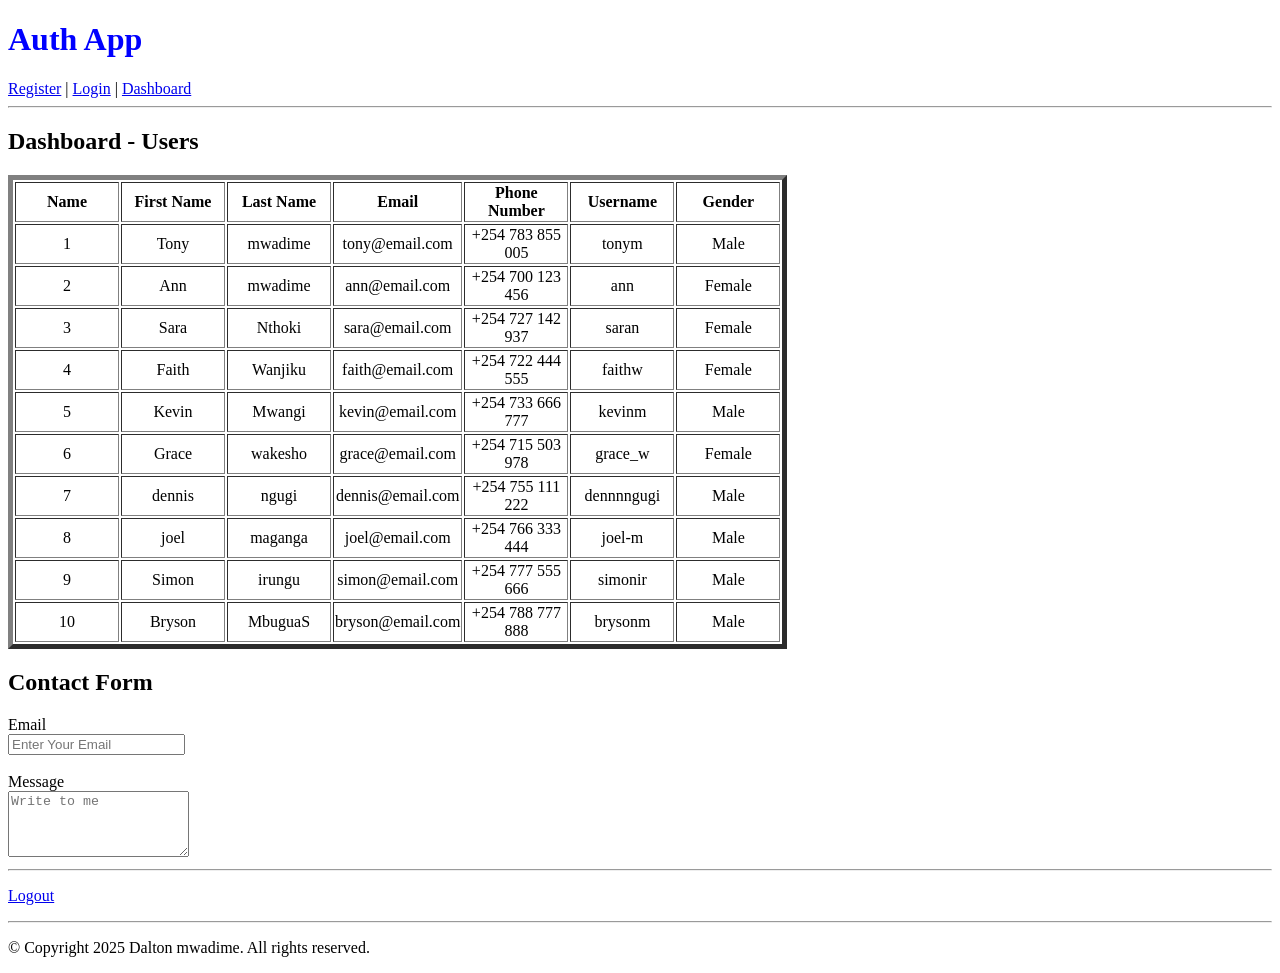
==== dashboard.html @ b4d10b7f "Add files via upload" ====
<!doctype html>
<html lang="en">
  <head>
    <meta charset="UTF-8" />
    <meta name="viewport" content="width=device-width, initial-scale=1.0" />
    <title>Auth App - Dashboard</title>
  </head>
  <!-- Page heading -->
  <h1 style="color: blue">Auth App</h1>

  <!-- Navigation links to main pages -->
  <nav>
    <a href="register.html">Register</a> | <a href="login.html">Login</a> |
    <a href="dashboard.html">Dashboard</a>
  </nav>

  <hr />

  <!-- Dashboard section: displays registered users in a table -->
  <h2>Dashboard - Users</h2>

  <!-- User data table. border="5" is deprecated — consider using CSS instead -->
  <table style="color: black" border="5">
    <thead style="color: black">
      <tr>
        <!-- ⚠️ NOTE: First column header says "Name" but the data rows use it for the ID/number -->
        <th width="100">Name</th>
        <th width="100">First Name</th>
        <th width="100">Last Name</th>
        <th width="100">Email</th>
        <th width="100">Phone Number</th>
        <th width="100">Username</th>
        <th width="100">Gender</th>
      </tr>
    </thead>
    <tbody>
      <!-- User record 1 -->
      <tr align="center">
        <td>1</td>
        <td>Tony</td>
        <td>mwadime</td>
        <td>tony@email.com</td>
        <td>+254 783 855 005</td>
        <td>tonym</td>
        <td>Male</td>
      </tr>

      <!-- User record 2 -->
      <tr align="center">
        <td>2</td>
        <td>Ann</td>
        <td>mwadime</td>
        <td>ann@email.com</td>
        <td>+254 700 123 456</td>
        <td>ann</td>
        <td>Female</td>
      </tr>

      <!-- User record 3 -->
      <tr align="center">
        <td>3</td>
        <td>Sara</td>
        <td>Nthoki</td>
        <td>sara@email.com</td>
        <td>+254 727 142 937</td>
        <td>saran</td>
        <td>Female</td>
      </tr>

      <!-- User record 4 -->
      <tr align="center">
        <td>4</td>
        <td>Faith</td>
        <td>Wanjiku</td>
        <td>faith@email.com</td>
        <td>+254 722 444 555</td>
        <td>faithw</td>
        <td>Female</td>
      </tr>

      <!-- User record 5 -->
      <tr align="center">
        <td>5</td>
        <td>Kevin</td>
        <td>Mwangi</td>
        <td>kevin@email.com</td>
        <td>+254 733 666 777</td>
        <td>kevinm</td>
        <td>Male</td>
      </tr>

      <!-- User record 6 -->
      <tr align="center">
        <td>6</td>
        <td>Grace</td>
        <td>wakesho</td>
        <td>grace@email.com</td>
        <td>+254 715 503 978</td>
        <td>grace_w</td>
        <td>Female</td>
      </tr>

      <!-- User record 7 -->
      <tr align="center">
        <td>7</td>
        <td>dennis</td>
        <td>ngugi</td>
        <td>dennis@email.com</td>
        <td>+254 755 111 222</td>
        <td>dennnngugi</td>
        <td>Male</td>
      </tr>

      <!-- User record 8 -->
      <tr align="center">
        <td>8</td>
        <td>joel</td>
        <td>maganga</td>
        <td>joel@email.com</td>
        <td>+254 766 333 444</td>
        <td>joel-m</td>
        <td>Male</td>
      </tr>

      <!-- User record 9 -->
      <tr align="center">
        <td>9</td>
        <td>Simon</td>
        <td>irungu</td>
        <td>simon@email.com</td>
        <td>+254 777 555 666</td>
        <td>simonir</td>
        <td>Male</td>
      </tr>

      <!-- User record 10 -->
      <tr align="center">
        <td>10</td>
        <td>Bryson</td>
        <!-- ⚠️ NOTE: "MbuguaS" — trailing capital "S" may be a typo -->
        <td>MbuguaS</td>
        <td>bryson@email.com</td>
        <td>+254 788 777 888</td>
        <td>brysonm</td>
        <td>Male</td>
      </tr>
    </tbody>
  </table>

  <!-- ⚠️ BUG: <footer> is used here as a contact form container, 
       but it has `action` and `method` attributes which belong on a <form> tag.
       Should be wrapped in a <form action="submit_form" method="post"> inside or outside <footer> -->
  <footer action="submit_form" method="post">
    <h2><b>Contact Form</b></h2>

    <!-- Email input field -->
    <label for="emailaddress">Email</label><br />
    <input
      type="emailaddress"
      id="emailaddress"
      placeholder="Enter Your Email"
      required
    /><br /><br />

    <!-- Message textarea field -->
    <label for="message">Message</label><br />
    <textarea
      id="message"
      placeholder="Write to me"
      rows="4"
      required
    ></textarea
    ><br />
  </footer>

  <!-- ⚠️ BUG: <body> tag appears here at the bottom instead of wrapping all content from the top.
       This is invalid HTML structure — <body> must open before all visible content -->
  <body>
    <hr />

    <!-- Logout link — redirects to login page -->
    <p><a href="login.html">Logout</a></p>

    <hr />
    <!-- Copyright footer note -->
    <p>© Copyright 2025 Dalton mwadime. All rights reserved.</p>
  </body>
</html>
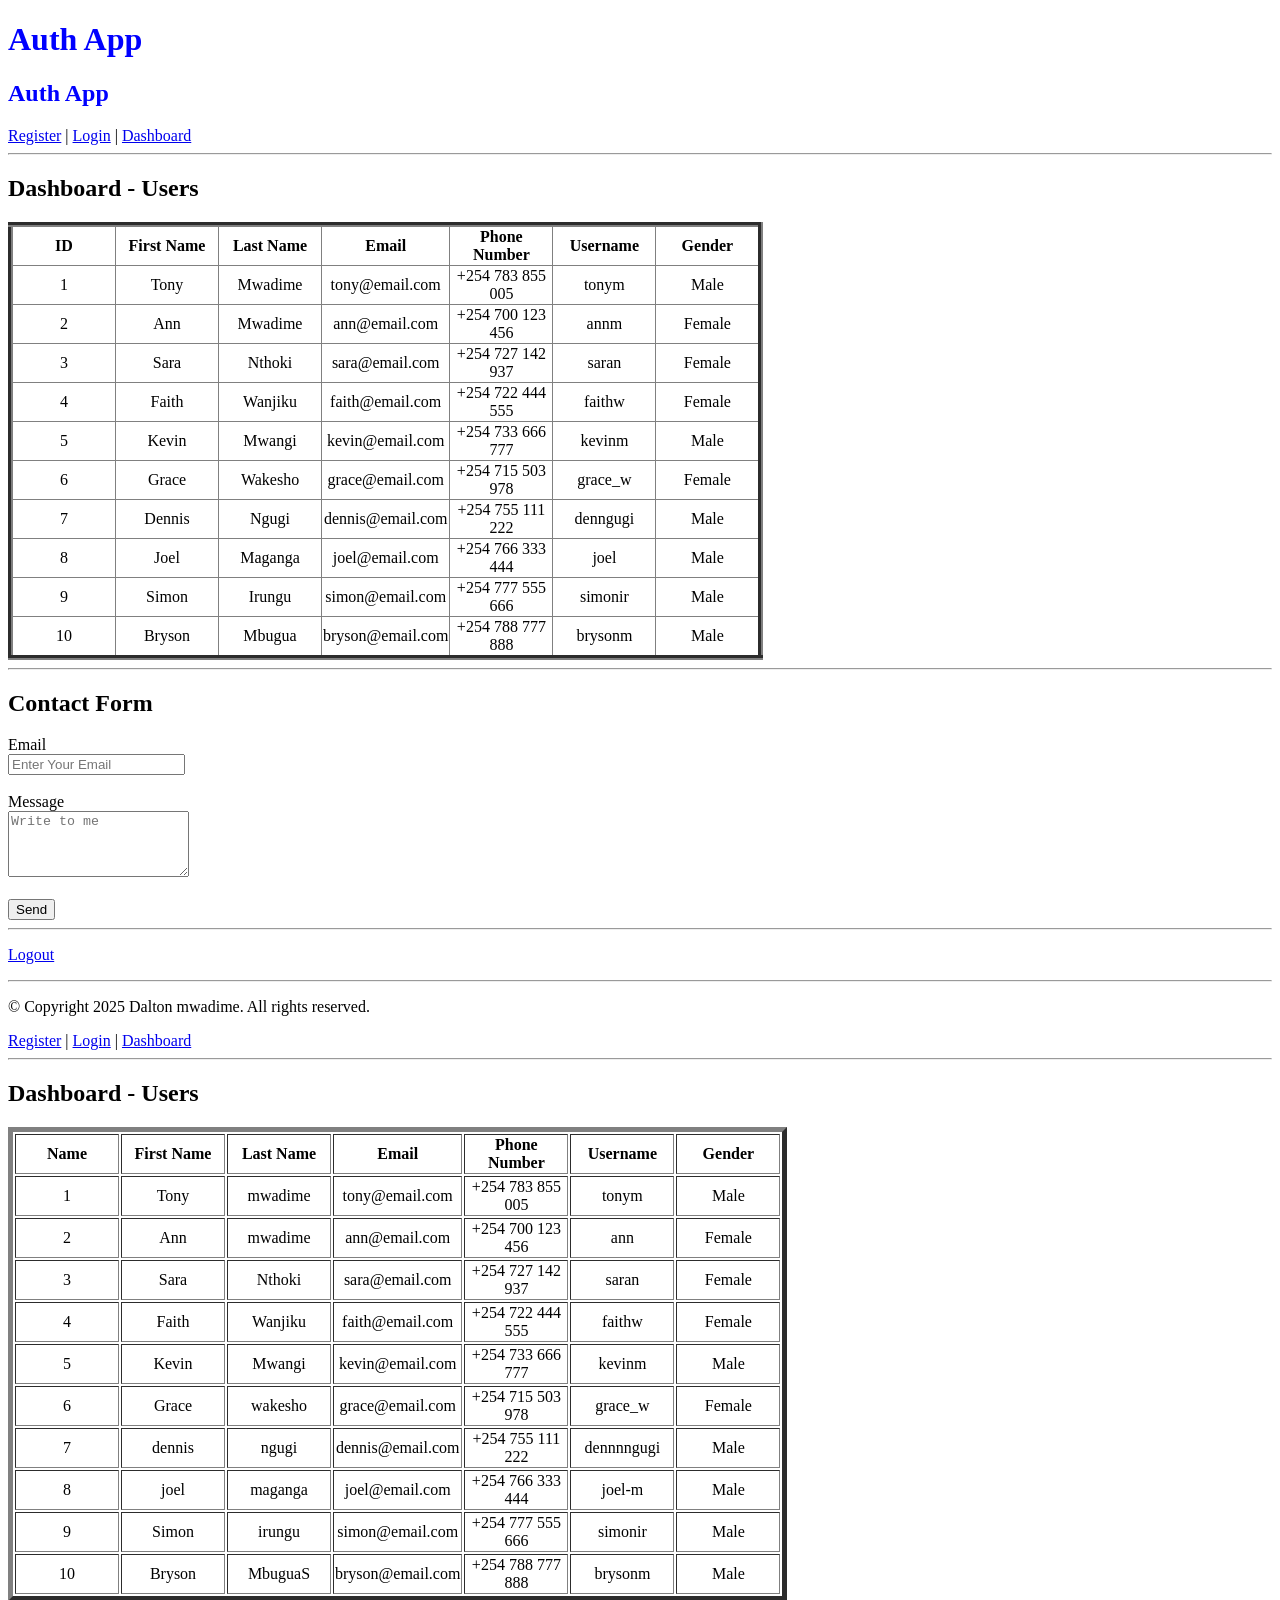
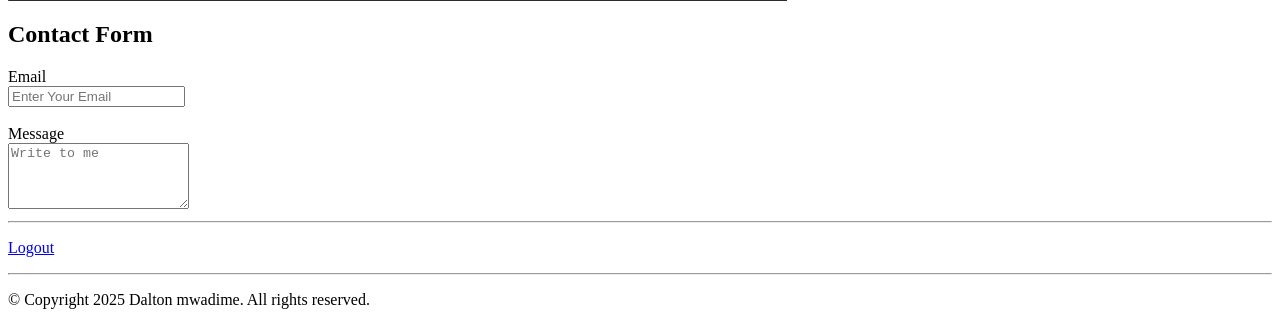
==== commit 4e7549b5: "Update dashboard.html" ====
--- a/dashboard.html
+++ b/dashboard.html
@@ -9,7 +9,203 @@
   <h1 style="color: blue">Auth App</h1>
 
   <!-- Navigation links to main pages -->
-  <nav>
+  <nav><!doctype html>
+<html lang="en">
+  <head>
+    <meta charset="UTF-8" />
+    <meta name="viewport" content="width=device-width, initial-scale=1.0" />
+    <title>Auth App - Dashboard</title>
+  </head>
+  <body>
+    <!-- Page heading -->
+    <h1 style="color: blue">Auth App</h1>
+
+    <!-- Navigation links to main pages -->
+    <nav>
+      <a href="register.html">Register</a> | <a href="login.html">Login</a> |
+      <a href="dashboard.html">Dashboard</a>
+    </nav>
+
+    <hr />
+
+    <!-- Dashboard section: displays registered users in a table -->
+    <h2>Dashboard - Users</h2>
+
+    <!-- User data table -->
+    <table style="color: black; border-collapse: collapse" border="5">
+      <thead>
+        <tr>
+          <!-- Fixed: renamed "Name" to "ID" to match the actual row data -->
+          <th width="100">ID</th>
+          <th width="100">First Name</th>
+          <th width="100">Last Name</th>
+          <th width="100">Email</th>
+          <th width="100">Phone Number</th>
+          <th width="100">Username</th>
+          <th width="100">Gender</th>
+        </tr>
+      </thead>
+      <tbody>
+        <!-- User record 1 -->
+        <tr align="center">
+          <td>1</td>
+          <td>Tony</td>
+          <td>Mwadime</td>
+          <td>tony@email.com</td>
+          <td>+254 783 855 005</td>
+          <td>tonym</td>
+          <td>Male</td>
+        </tr>
+
+        <!-- User record 2 -->
+        <tr align="center">
+          <td>2</td>
+          <td>Ann</td>
+          <td>Mwadime</td>
+          <td>ann@email.com</td>
+          <td>+254 700 123 456</td>
+          <!-- NOTE: Username updated to match the name "Ann" -->
+          <td>annm</td>
+          <td>Female</td>
+        </tr>
+
+        <!-- User record 3 -->
+        <tr align="center">
+          <td>3</td>
+          <td>Sara</td>
+          <td>Nthoki</td>
+          <td>sara@email.com</td>
+          <td>+254 727 142 937</td>
+          <td>saran</td>
+          <td>Female</td>
+        </tr>
+
+        <!-- User record 4 -->
+        <tr align="center">
+          <td>4</td>
+          <td>Faith</td>
+          <td>Wanjiku</td>
+          <td>faith@email.com</td>
+          <td>+254 722 444 555</td>
+          <td>faithw</td>
+          <td>Female</td>
+        </tr>
+
+        <!-- User record 5 -->
+        <tr align="center">
+          <td>5</td>
+          <td>Kevin</td>
+          <td>Mwangi</td>
+          <td>kevin@email.com</td>
+          <td>+254 733 666 777</td>
+          <td>kevinm</td>
+          <td>Male</td>
+        </tr>
+
+        <!-- User record 6 -->
+        <tr align="center">
+          <td>6</td>
+          <td>Grace</td>
+          <td>Wakesho</td>
+          <td>grace@email.com</td>
+          <td>+254 715 503 978</td>
+          <td>grace_w</td>
+          <td>Female</td>
+        </tr>
+
+        <!-- User record 7 -->
+        <tr align="center">
+          <!-- Fixed: removed inconsistent inline color style -->
+          <td>7</td>
+          <td>Dennis</td>
+          <td>Ngugi</td>
+          <td>dennis@email.com</td>
+          <td>+254 755 111 222</td>
+          <td>denngugi</td>
+          <td>Male</td>
+        </tr>
+
+        <!-- User record 8 -->
+        <tr align="center">
+          <td>8</td>
+          <td>Joel</td>
+          <td>Maganga</td>
+          <td>joel@email.com</td>
+          <td>+254 766 333 444</td>
+          <!-- Fixed: replaced invalid <joel> tag with plain text -->
+          <td>joel</td>
+          <td>Male</td>
+        </tr>
+
+        <!-- User record 9 -->
+        <tr align="center">
+          <td>9</td>
+          <td>Simon</td>
+          <td>Irungu</td>
+          <td>simon@email.com</td>
+          <td>+254 777 555 666</td>
+          <td>simonir</td>
+          <td>Male</td>
+        </tr>
+
+        <!-- User record 10 -->
+        <tr align="center">
+          <td>10</td>
+          <td>Bryson</td>
+          <!-- Fixed: corrected "MbuguaS" typo to "Mbugua" -->
+          <td>Mbugua</td>
+          <td>bryson@email.com</td>
+          <td>+254 788 777 888</td>
+          <td>brysonm</td>
+          <td>Male</td>
+        </tr>
+      </tbody>
+    </table>
+
+    <hr />
+
+    <!-- Contact form: submits message via POST -->
+    <footer>
+      <h2>Contact Form</h2>
+      <form action="submit_form" method="post">
+        <!-- Email input field -->
+        <label for="email">Email</label><br />
+        <input
+          type="email"
+          id="email"
+          name="email"
+          placeholder="Enter Your Email"
+          required
+        /><br /><br />
+
+        <!-- Message textarea field -->
+        <label for="message">Message</label><br />
+        <textarea
+          id="message"
+          name="message"
+          placeholder="Write to me"
+          rows="4"
+          required
+        ></textarea
+        ><br /><br />
+
+        <!-- Submit button -->
+        <button type="submit">Send</button>
+      </form>
+    </footer>
+
+    <hr />
+
+    <!-- Logout link — redirects to login page -->
+    <p><a href="login.html">Logout</a></p>
+
+    <hr />
+
+    <!-- Copyright notice -->
+    <p>© Copyright 2025 Dalton mwadime. All rights reserved.</p>
+  </body>
+</html>
+
     <a href="register.html">Register</a> | <a href="login.html">Login</a> |
     <a href="dashboard.html">Dashboard</a>
   </nav>
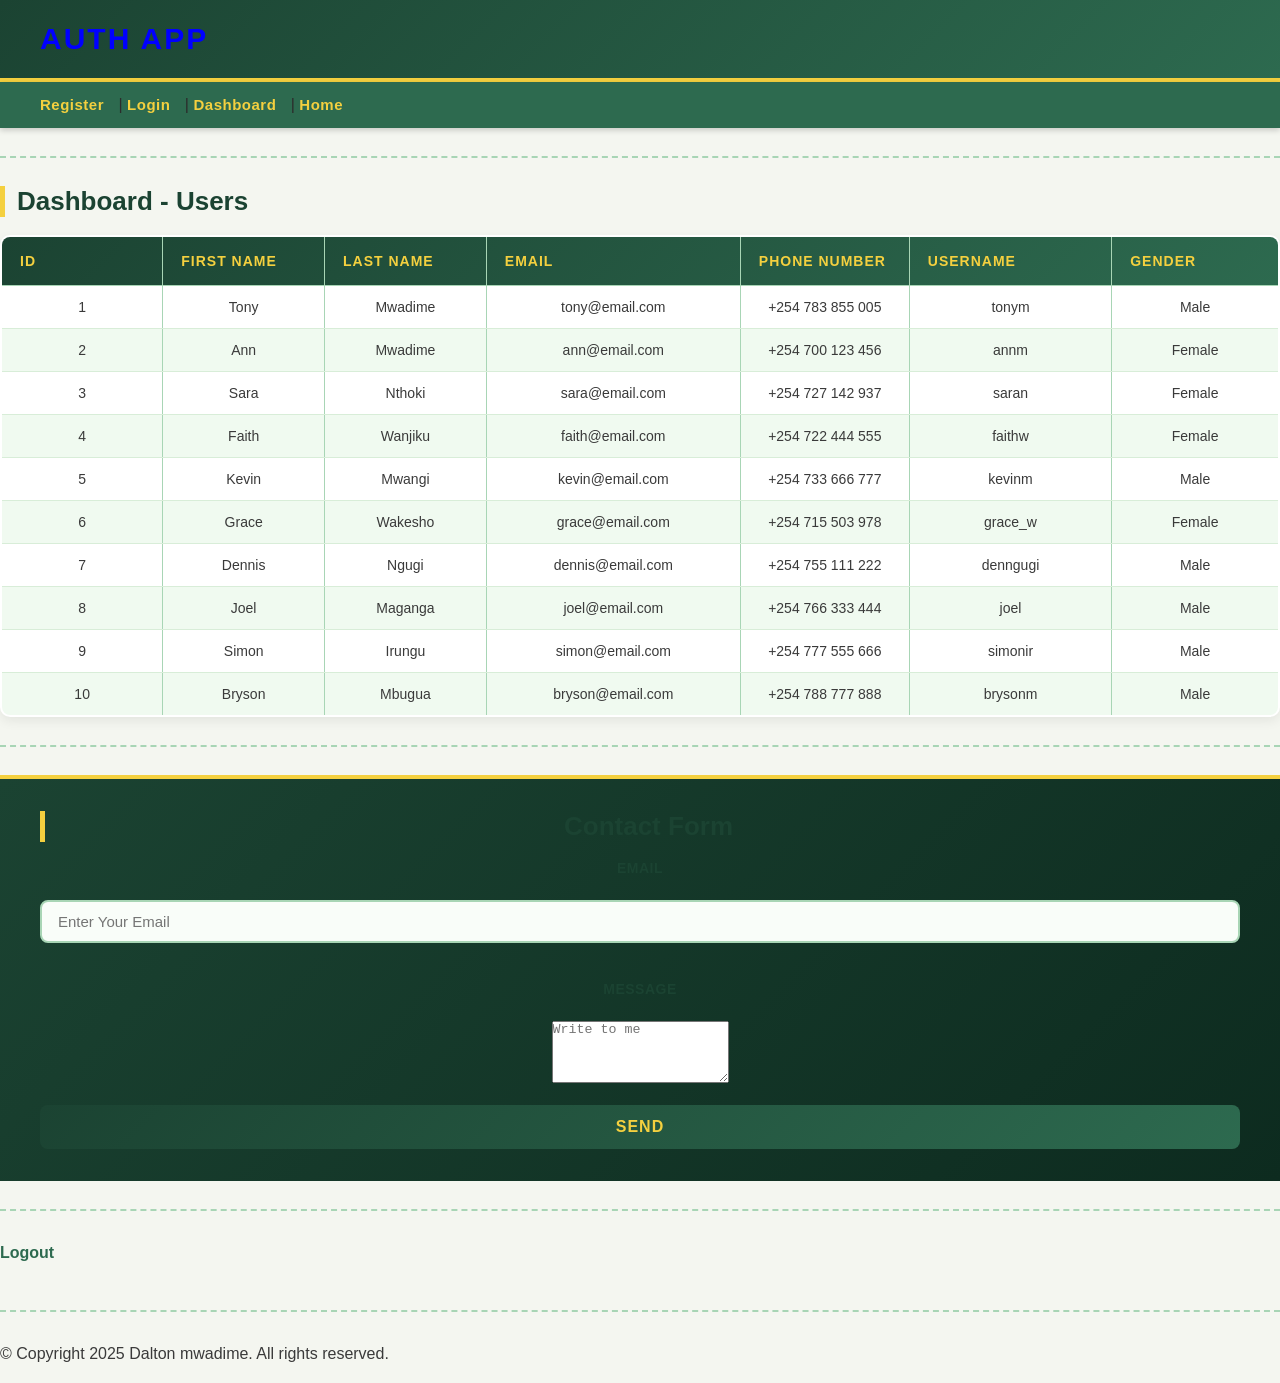
==== commit 4cdf3456: "Update dashboard.html" ====
--- a/dashboard.html
+++ b/dashboard.html
@@ -4,17 +4,7 @@
     <meta charset="UTF-8" />
     <meta name="viewport" content="width=device-width, initial-scale=1.0" />
     <title>Auth App - Dashboard</title>
-  </head>
-  <!-- Page heading -->
-  <h1 style="color: blue">Auth App</h1>
-
-  <!-- Navigation links to main pages -->
-  <nav><!doctype html>
-<html lang="en">
-  <head>
-    <meta charset="UTF-8" />
-    <meta name="viewport" content="width=device-width, initial-scale=1.0" />
-    <title>Auth App - Dashboard</title>
+    <link rel="stylesheet" href="style.css" />
   </head>
   <body>
     <!-- Page heading -->
@@ -23,7 +13,7 @@
     <!-- Navigation links to main pages -->
     <nav>
       <a href="register.html">Register</a> | <a href="login.html">Login</a> |
-      <a href="dashboard.html">Dashboard</a>
+      <a href="dashboard.html">Dashboard</a> | <a href="home.html">Home</a>
     </nav>
 
     <hr />
@@ -205,180 +195,3 @@
     <p>© Copyright 2025 Dalton mwadime. All rights reserved.</p>
   </body>
 </html>
-
-    <a href="register.html">Register</a> | <a href="login.html">Login</a> |
-    <a href="dashboard.html">Dashboard</a>
-  </nav>
-
-  <hr />
-
-  <!-- Dashboard section: displays registered users in a table -->
-  <h2>Dashboard - Users</h2>
-
-  <!-- User data table. border="5" is deprecated — consider using CSS instead -->
-  <table style="color: black" border="5">
-    <thead style="color: black">
-      <tr>
-        <!-- ⚠️ NOTE: First column header says "Name" but the data rows use it for the ID/number -->
-        <th width="100">Name</th>
-        <th width="100">First Name</th>
-        <th width="100">Last Name</th>
-        <th width="100">Email</th>
-        <th width="100">Phone Number</th>
-        <th width="100">Username</th>
-        <th width="100">Gender</th>
-      </tr>
-    </thead>
-    <tbody>
-      <!-- User record 1 -->
-      <tr align="center">
-        <td>1</td>
-        <td>Tony</td>
-        <td>mwadime</td>
-        <td>tony@email.com</td>
-        <td>+254 783 855 005</td>
-        <td>tonym</td>
-        <td>Male</td>
-      </tr>
-
-      <!-- User record 2 -->
-      <tr align="center">
-        <td>2</td>
-        <td>Ann</td>
-        <td>mwadime</td>
-        <td>ann@email.com</td>
-        <td>+254 700 123 456</td>
-        <td>ann</td>
-        <td>Female</td>
-      </tr>
-
-      <!-- User record 3 -->
-      <tr align="center">
-        <td>3</td>
-        <td>Sara</td>
-        <td>Nthoki</td>
-        <td>sara@email.com</td>
-        <td>+254 727 142 937</td>
-        <td>saran</td>
-        <td>Female</td>
-      </tr>
-
-      <!-- User record 4 -->
-      <tr align="center">
-        <td>4</td>
-        <td>Faith</td>
-        <td>Wanjiku</td>
-        <td>faith@email.com</td>
-        <td>+254 722 444 555</td>
-        <td>faithw</td>
-        <td>Female</td>
-      </tr>
-
-      <!-- User record 5 -->
-      <tr align="center">
-        <td>5</td>
-        <td>Kevin</td>
-        <td>Mwangi</td>
-        <td>kevin@email.com</td>
-        <td>+254 733 666 777</td>
-        <td>kevinm</td>
-        <td>Male</td>
-      </tr>
-
-      <!-- User record 6 -->
-      <tr align="center">
-        <td>6</td>
-        <td>Grace</td>
-        <td>wakesho</td>
-        <td>grace@email.com</td>
-        <td>+254 715 503 978</td>
-        <td>grace_w</td>
-        <td>Female</td>
-      </tr>
-
-      <!-- User record 7 -->
-      <tr align="center">
-        <td>7</td>
-        <td>dennis</td>
-        <td>ngugi</td>
-        <td>dennis@email.com</td>
-        <td>+254 755 111 222</td>
-        <td>dennnngugi</td>
-        <td>Male</td>
-      </tr>
-
-      <!-- User record 8 -->
-      <tr align="center">
-        <td>8</td>
-        <td>joel</td>
-        <td>maganga</td>
-        <td>joel@email.com</td>
-        <td>+254 766 333 444</td>
-        <td>joel-m</td>
-        <td>Male</td>
-      </tr>
-
-      <!-- User record 9 -->
-      <tr align="center">
-        <td>9</td>
-        <td>Simon</td>
-        <td>irungu</td>
-        <td>simon@email.com</td>
-        <td>+254 777 555 666</td>
-        <td>simonir</td>
-        <td>Male</td>
-      </tr>
-
-      <!-- User record 10 -->
-      <tr align="center">
-        <td>10</td>
-        <td>Bryson</td>
-        <!-- ⚠️ NOTE: "MbuguaS" — trailing capital "S" may be a typo -->
-        <td>MbuguaS</td>
-        <td>bryson@email.com</td>
-        <td>+254 788 777 888</td>
-        <td>brysonm</td>
-        <td>Male</td>
-      </tr>
-    </tbody>
-  </table>
-
-  <!-- ⚠️ BUG: <footer> is used here as a contact form container, 
-       but it has `action` and `method` attributes which belong on a <form> tag.
-       Should be wrapped in a <form action="submit_form" method="post"> inside or outside <footer> -->
-  <footer action="submit_form" method="post">
-    <h2><b>Contact Form</b></h2>
-
-    <!-- Email input field -->
-    <label for="emailaddress">Email</label><br />
-    <input
-      type="emailaddress"
-      id="emailaddress"
-      placeholder="Enter Your Email"
-      required
-    /><br /><br />
-
-    <!-- Message textarea field -->
-    <label for="message">Message</label><br />
-    <textarea
-      id="message"
-      placeholder="Write to me"
-      rows="4"
-      required
-    ></textarea
-    ><br />
-  </footer>
-
-  <!-- ⚠️ BUG: <body> tag appears here at the bottom instead of wrapping all content from the top.
-       This is invalid HTML structure — <body> must open before all visible content -->
-  <body>
-    <hr />
-
-    <!-- Logout link — redirects to login page -->
-    <p><a href="login.html">Logout</a></p>
-
-    <hr />
-    <!-- Copyright footer note -->
-    <p>© Copyright 2025 Dalton mwadime. All rights reserved.</p>
-  </body>
-</html>
--- a/style.css
+++ b/style.css
@@ -0,0 +1,360 @@
+/* =============================================
+   AUTH APP - STYLESHEET
+   Author: Dalton mwadime
+   ============================================= */
+
+/* --- RESET & BASE --- */
+* {
+  margin: 0;
+  padding: 0;
+  box-sizing: border-box;
+}
+
+body {
+  font-family: 'Segoe UI', Tahoma, Geneva, Verdana, sans-serif;
+  font-size: 16px;
+  background-color: #f4f6f0;
+  color: #2c2c2c;
+  min-height: 100vh;
+  display: flex;
+  flex-direction: column;
+}
+
+/* --- HEADER / SITE TITLE --- */
+h1 {
+  background: linear-gradient(135deg, #1b4332, #2d6a4f);
+  color: #f4d03f;
+  padding: 22px 40px;
+  font-size: 30px;
+  letter-spacing: 2px;
+  text-transform: uppercase;
+  border-bottom: 4px solid #f4d03f;
+}
+
+/* --- NAV --- */
+nav {
+  background-color: #2d6a4f;
+  padding: 14px 40px;
+  box-shadow: 0 2px 6px rgba(0, 0, 0, 0.2);
+}
+
+nav a {
+  color: #f4d03f;
+  text-decoration: none;
+  font-size: 15px;
+  margin-right: 10px;
+  font-weight: bold;
+  letter-spacing: 0.5px;
+}
+
+nav a:hover {
+  color: #ffffff;
+  text-decoration: underline;
+}
+
+/* --- HR DIVIDER --- */
+hr {
+  border: none;
+  border-top: 2px dashed #a8d5b5;
+  margin: 28px 0;
+}
+
+/* --- MAIN CONTENT AREA --- */
+.content {
+  flex: 1;
+  padding: 40px;
+  max-width: 900px;
+  width: 100%;
+  margin: 0 auto;
+}
+
+/* --- HEADINGS --- */
+h2 {
+  font-size: 26px;
+  color: #1b4332;
+  margin-bottom: 18px;
+  border-left: 5px solid #f4d03f;
+  padding-left: 12px;
+}
+
+h3 {
+  font-size: 20px;
+  color: #2d6a4f;
+  margin-bottom: 14px;
+}
+
+/* --- PARAGRAPHS & LISTS --- */
+p {
+  margin-bottom: 14px;
+  line-height: 1.8;
+  color: #3a3a3a;
+}
+
+ul {
+  padding-left: 24px;
+  margin-bottom: 18px;
+}
+
+ul li {
+  margin-bottom: 10px;
+  line-height: 1.8;
+  color: #3a3a3a;
+}
+
+/* --- LINKS --- */
+a {
+  color: #2d6a4f;
+  text-decoration: none;
+  font-weight: bold;
+}
+
+a:hover {
+  color: #f4d03f;
+  text-decoration: underline;
+}
+
+/* --- BUTTONS --- */
+.btn {
+  display: inline-block;
+  background: linear-gradient(135deg, #f4d03f, #e0b800);
+  color: #1b4332;
+  padding: 11px 30px;
+  border: none;
+  border-radius: 25px;
+  font-size: 15px;
+  font-weight: bold;
+  cursor: pointer;
+  text-decoration: none;
+  margin-top: 10px;
+  box-shadow: 0 4px 10px rgba(0, 0, 0, 0.15);
+  transition: transform 0.2s, box-shadow 0.2s;
+}
+
+.btn:hover {
+  background: linear-gradient(135deg, #e0b800, #c9a800);
+  transform: translateY(-2px);
+  box-shadow: 0 6px 14px rgba(0, 0, 0, 0.2);
+  text-decoration: none;
+}
+
+.btn-outline {
+  background-color: transparent;
+  color: #1b4332;
+  border: 2px solid #1b4332;
+  padding: 10px 28px;
+  border-radius: 25px;
+}
+
+.btn-outline:hover {
+  background-color: #1b4332;
+  color: #f4d03f;
+}
+
+/* --- FORMS --- */
+.form-card {
+  background-color: #ffffff;
+  border: 1px solid #a8d5b5;
+  border-radius: 12px;
+  padding: 40px;
+  max-width: 500px;
+  box-shadow: 0 6px 20px rgba(0, 0, 0, 0.08);
+}
+
+label {
+  display: block;
+  font-weight: bold;
+  font-size: 14px;
+  margin-bottom: 6px;
+  color: #1b4332;
+  text-transform: uppercase;
+  letter-spacing: 0.5px;
+}
+
+input[type="text"],
+input[type="email"],
+input[type="password"],
+input[type="tel"],
+select {
+  width: 100%;
+  padding: 11px 16px;
+  border: 2px solid #a8d5b5;
+  border-radius: 8px;
+  font-size: 15px;
+  margin-bottom: 20px;
+  background-color: #f9fdf9;
+  color: #2c2c2c;
+  transition: border-color 0.2s;
+}
+
+input[type="text"]:focus,
+input[type="email"]:focus,
+input[type="password"]:focus,
+input[type="tel"]:focus,
+select:focus {
+  outline: none;
+  border-color: #f4d03f;
+  background-color: #fffef0;
+}
+
+button[type="submit"] {
+  width: 100%;
+  background: linear-gradient(135deg, #1b4332, #2d6a4f);
+  color: #f4d03f;
+  padding: 13px;
+  border: none;
+  border-radius: 8px;
+  font-size: 16px;
+  font-weight: bold;
+  cursor: pointer;
+  letter-spacing: 1px;
+  text-transform: uppercase;
+  transition: background 0.3s, transform 0.2s;
+}
+
+button[type="submit"]:hover {
+  background: linear-gradient(135deg, #f4d03f, #e0b800);
+  color: #1b4332;
+  transform: translateY(-2px);
+}
+
+/* --- TABLE --- */
+table {
+  width: 100%;
+  border-collapse: collapse;
+  background-color: #ffffff;
+  border-radius: 10px;
+  overflow: hidden;
+  border: 2px solid #a8d5b5;
+  box-shadow: 0 4px 12px rgba(0, 0, 0, 0.07);
+}
+
+thead {
+  background: linear-gradient(135deg, #1b4332, #2d6a4f);
+  color: #f4d03f;
+}
+
+thead th {
+  padding: 16px 18px;
+  text-align: left;
+  font-size: 14px;
+  letter-spacing: 1px;
+  text-transform: uppercase;
+}
+
+tbody tr {
+  border-bottom: 1px solid #d8edd8;
+}
+
+tbody tr:last-child {
+  border-bottom: none;
+}
+
+tbody tr:nth-child(even) {
+  background-color: #f0faf0;
+}
+
+tbody tr:hover {
+  background-color: #fffbe6;
+  transition: background-color 0.2s;
+}
+
+tbody td {
+  padding: 13px 18px;
+  font-size: 14px;
+  color: #3a3a3a;
+}
+
+/* --- HERO SECTION (index.html) --- */
+.hero {
+  background: linear-gradient(135deg, #1b4332, #2d6a4f);
+  color: #ffffff;
+  padding: 70px 40px;
+  text-align: center;
+  border-bottom: 5px solid #f4d03f;
+}
+
+.hero h2 {
+  color: #f4d03f;
+  font-size: 36px;
+  margin-bottom: 14px;
+  letter-spacing: 1px;
+}
+
+.hero p {
+  font-size: 18px;
+  margin-bottom: 32px;
+  opacity: 0.9;
+  color: #d5f0dc;
+}
+
+.hero-buttons {
+  display: flex;
+  gap: 18px;
+  justify-content: center;
+  flex-wrap: wrap;
+}
+
+/* --- INFO CARDS (index.html) --- */
+.cards {
+  display: flex;
+  gap: 22px;
+  flex-wrap: wrap;
+  margin-top: 10px;
+}
+
+.card {
+  flex: 1;
+  min-width: 200px;
+  background-color: #ffffff;
+  border: 1px solid #a8d5b5;
+  border-radius: 10px;
+  padding: 26px;
+  border-top: 4px solid #f4d03f;
+  box-shadow: 0 4px 10px rgba(0, 0, 0, 0.06);
+  transition: transform 0.2s;
+}
+
+.card:hover {
+  transform: translateY(-4px);
+}
+
+.card h3 {
+  color: #1b4332;
+  margin-bottom: 10px;
+}
+
+.card p {
+  font-size: 14px;
+  color: #666666;
+  margin-bottom: 0;
+}
+
+/* --- FOOTER --- */
+footer {
+  background: linear-gradient(135deg, #1b4332, #0d2b1f);
+  color: #a8d5b5;
+  text-align: center;
+  padding: 32px 40px;
+  margin-top: auto;
+  border-top: 4px solid #f4d03f;
+}
+
+footer p {
+  margin-bottom: 6px;
+  font-size: 14px;
+}
+
+footer strong {
+  color: #f4d03f;
+  font-size: 16px;
+}
+
+footer a {
+  color: #f4d03f;
+  text-decoration: none;
+}
+
+footer a:hover {
+  text-decoration: underline;
+  color: #ffffff;
+}
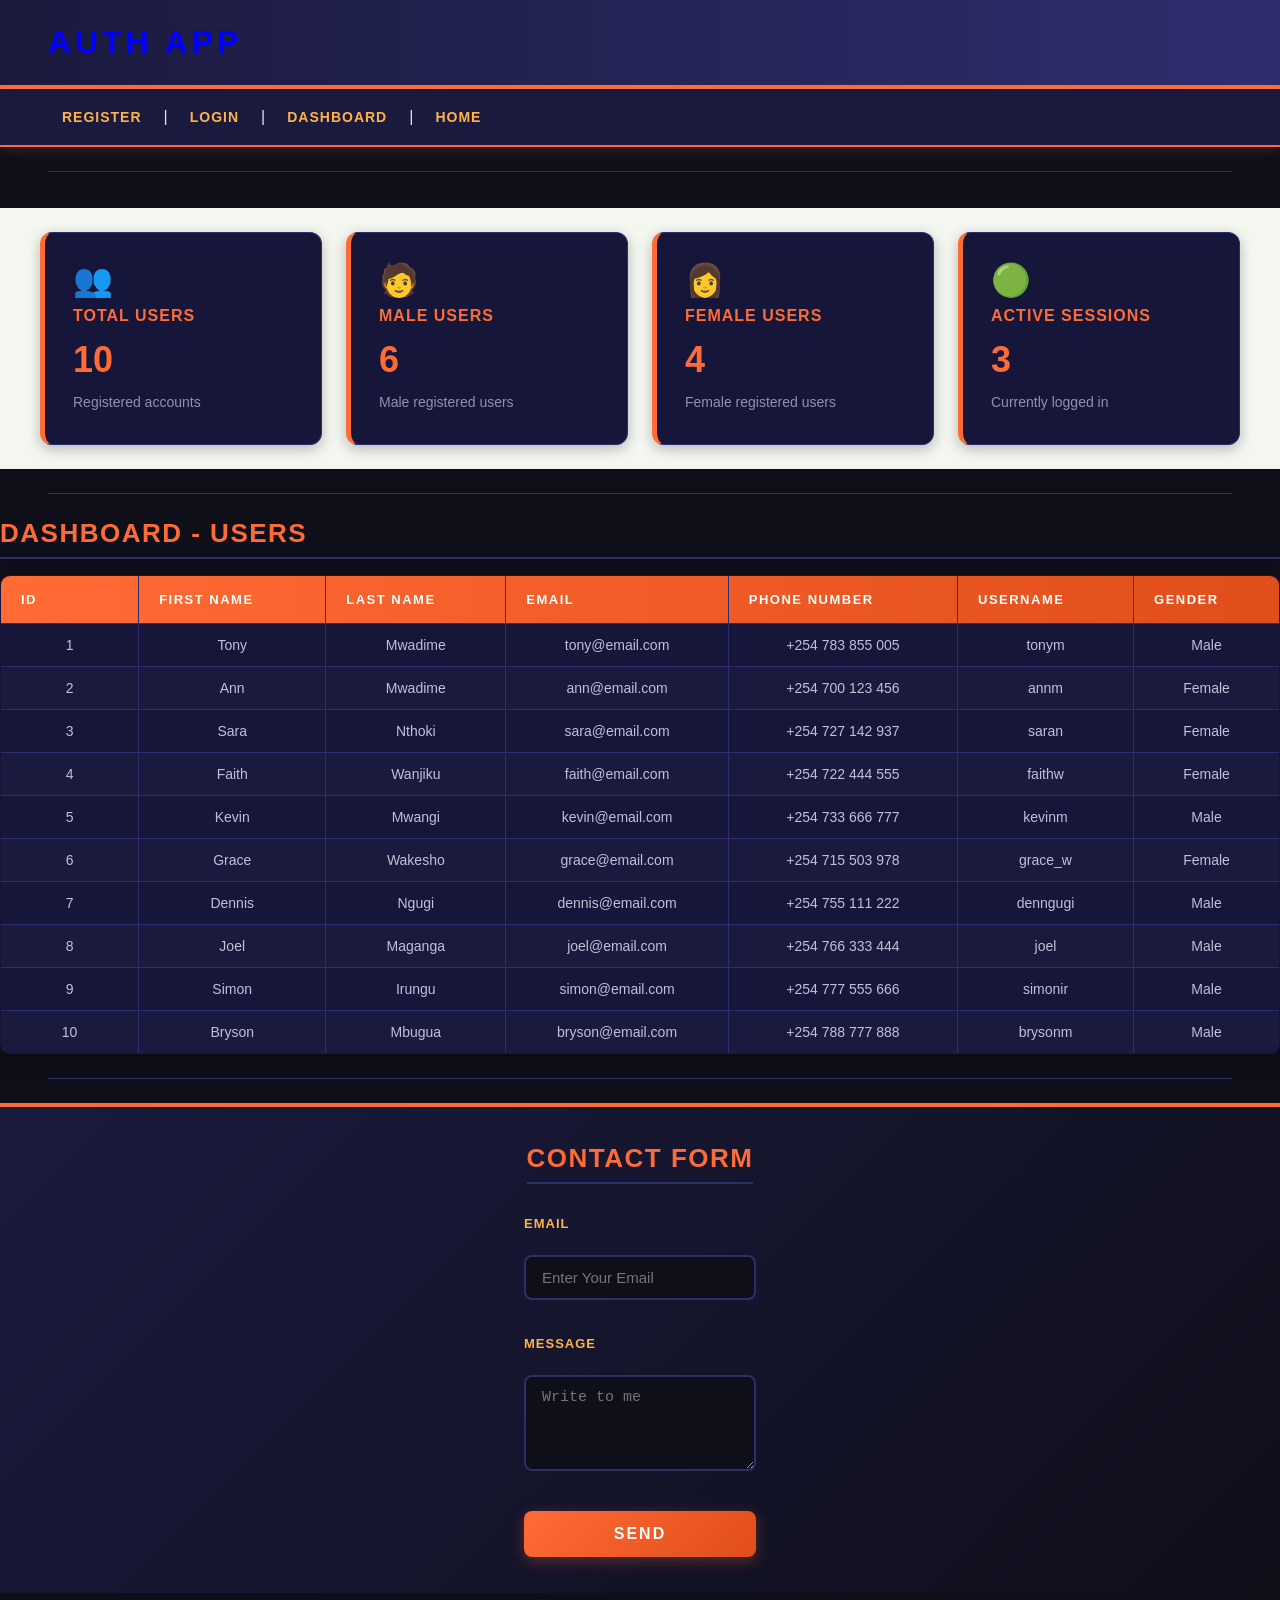
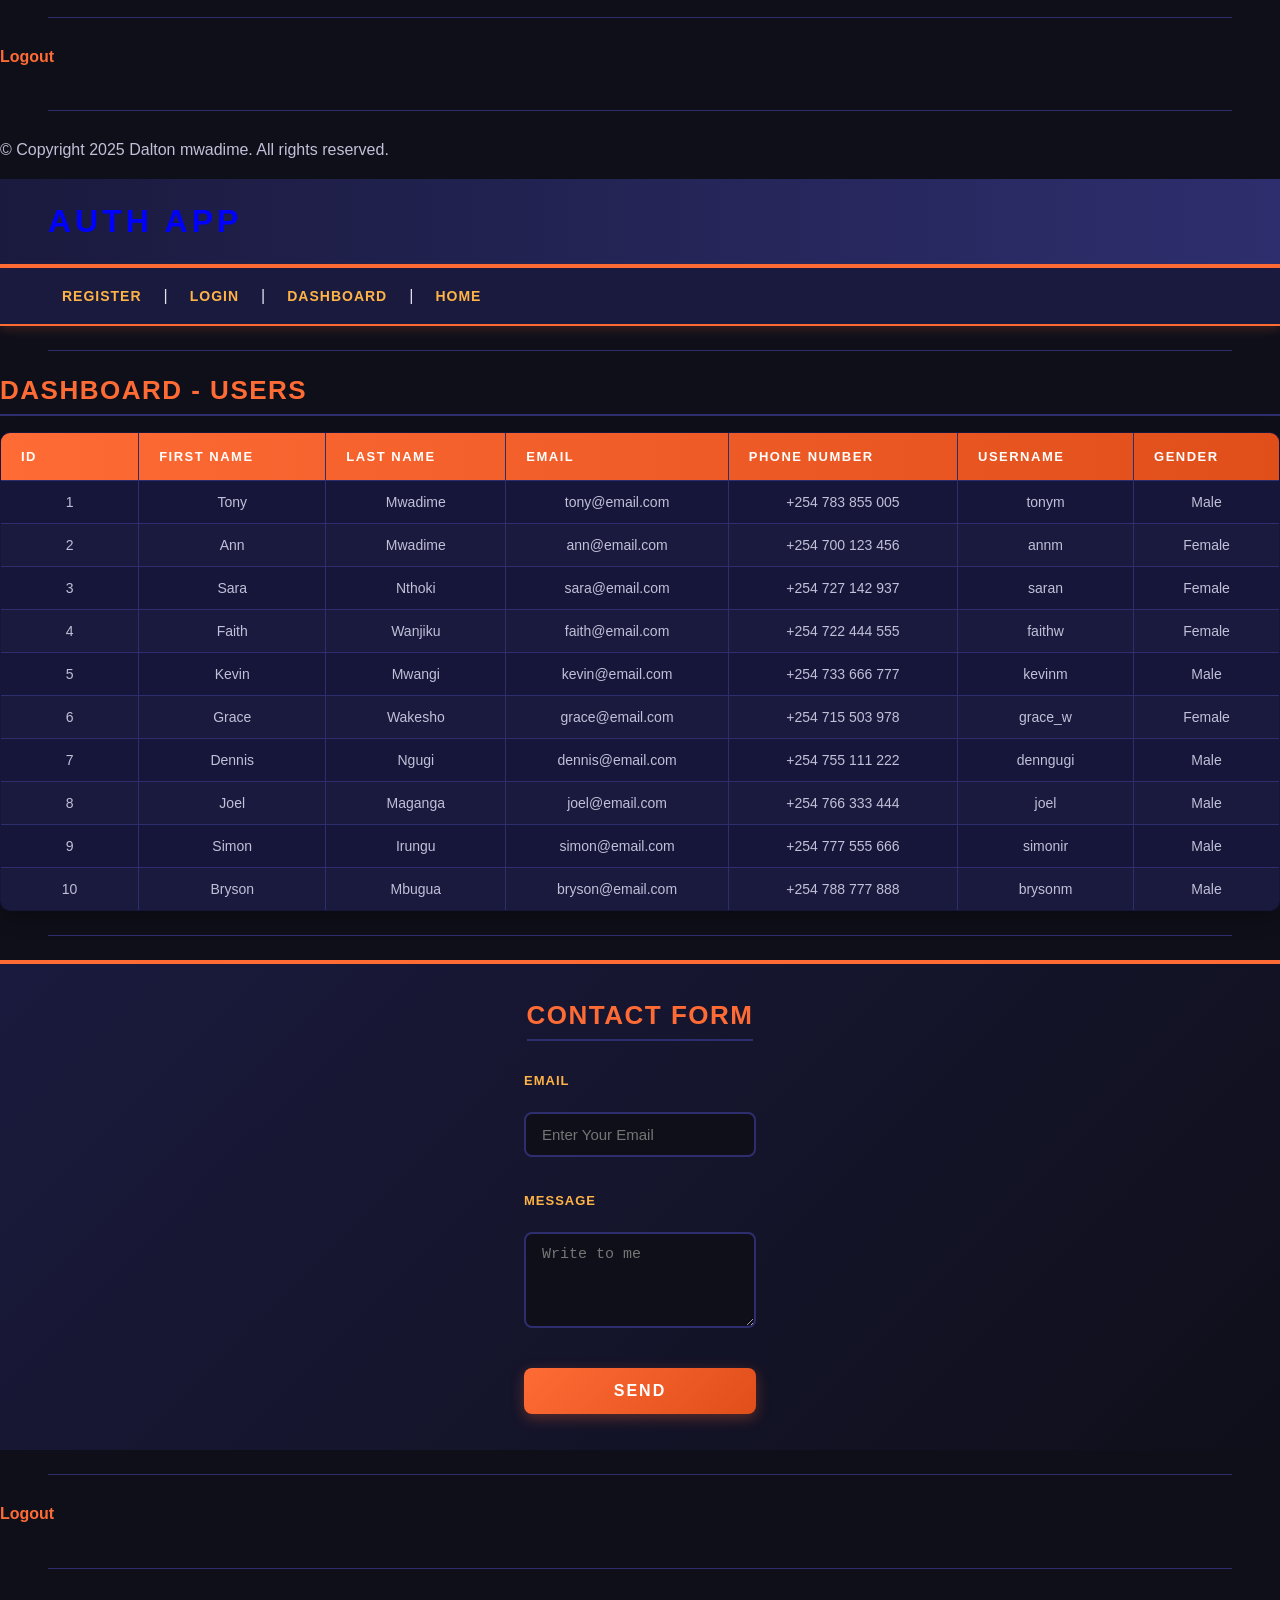
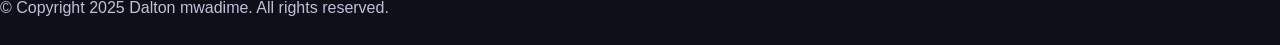
==== commit 4b2f40fc: "Update dashboard.html" ====
--- a/dashboard.html
+++ b/dashboard.html
@@ -3,7 +3,301 @@
   <head>
     <meta charset="UTF-8" />
     <meta name="viewport" content="width=device-width, initial-scale=1.0" />
+    <title>Auth App - Dashboard</title><!doctype html>
+<html lang="en">
+  <head>
+    <meta charset="UTF-8" />
+    <meta name="viewport" content="width=device-width, initial-scale=1.0" />
     <title>Auth App - Dashboard</title>
+    <link rel="stylesheet" href="style.css" />
+    <style>
+      /* --- CARDS SECTION --- */
+      .cards {
+        display: flex;
+        flex-direction: row;
+        gap: 20px;
+        flex-wrap: wrap;
+        padding: 24px 40px;
+        background-color: #f4f6f0;
+      }
+
+      .card {
+        flex: 1;
+        min-width: 180px;
+        background-color: #ffffff;
+        border: 1px solid #a8d5b5;
+        border-radius: 12px;
+        padding: 24px 20px;
+        border-top: 5px solid #ff6b35;
+        box-shadow: 0 4px 12px rgba(0, 0, 0, 0.08);
+        transition: transform 0.2s, box-shadow 0.2s;
+
+        /* Flexbox: stacks card content vertically */
+        display: flex;
+        flex-direction: column;
+        gap: 8px;
+      }
+
+      .card:hover {
+        transform: translateY(-5px);
+        box-shadow: 0 10px 24px rgba(0, 0, 0, 0.15);
+      }
+
+      .card .card-icon {
+        font-size: 32px;
+      }
+
+      .card h3 {
+        font-size: 16px;
+        color: #1b4332;
+        margin: 0;
+        text-transform: uppercase;
+        letter-spacing: 1px;
+      }
+
+      .card .card-value {
+        font-size: 36px;
+        font-weight: bold;
+        color: #ff6b35;
+      }
+
+      .card p {
+        font-size: 13px;
+        color: #888888;
+        margin: 0;
+      }
+    </style>
+  </head>
+  <body>
+
+    <!-- Page heading -->
+    <h1 style="color: blue">Auth App</h1>
+
+    <!-- Navigation links to main pages -->
+    <nav>
+      <a href="register.html">Register</a> | <a href="login.html">Login</a> |
+      <a href="dashboard.html">Dashboard</a> | <a href="home.html">Home</a>
+    </nav>
+
+    <hr />
+
+    <!-- Dashboard summary cards — displayed below the header -->
+    <div class="cards">
+
+      <!-- Card 1: Total Users -->
+      <div class="card">
+        <span class="card-icon">👥</span>
+        <h3>Total Users</h3>
+        <span class="card-value">10</span>
+        <p>Registered accounts</p>
+      </div>
+
+      <!-- Card 2: Male Users -->
+      <div class="card">
+        <span class="card-icon">🧑</span>
+        <h3>Male Users</h3>
+        <span class="card-value">6</span>
+        <p>Male registered users</p>
+      </div>
+
+      <!-- Card 3: Female Users -->
+      <div class="card">
+        <span class="card-icon">👩</span>
+        <h3>Female Users</h3>
+        <span class="card-value">4</span>
+        <p>Female registered users</p>
+      </div>
+
+      <!-- Card 4: Active Sessions -->
+      <div class="card">
+        <span class="card-icon">🟢</span>
+        <h3>Active Sessions</h3>
+        <span class="card-value">3</span>
+        <p>Currently logged in</p>
+      </div>
+
+    </div>
+    <!-- end cards -->
+
+    <hr />
+
+    <!-- Dashboard section: displays registered users in a table -->
+    <h2>Dashboard - Users</h2>
+
+    <!-- User data table -->
+    <table style="color: black; border-collapse: collapse" border="5">
+      <thead>
+        <tr>
+          <th width="100">ID</th>
+          <th width="100">First Name</th>
+          <th width="100">Last Name</th>
+          <th width="100">Email</th>
+          <th width="100">Phone Number</th>
+          <th width="100">Username</th>
+          <th width="100">Gender</th>
+        </tr>
+      </thead>
+      <tbody>
+        <!-- User record 1 -->
+        <tr align="center">
+          <td>1</td>
+          <td>Tony</td>
+          <td>Mwadime</td>
+          <td>tony@email.com</td>
+          <td>+254 783 855 005</td>
+          <td>tonym</td>
+          <td>Male</td>
+        </tr>
+
+        <!-- User record 2 -->
+        <tr align="center">
+          <td>2</td>
+          <td>Ann</td>
+          <td>Mwadime</td>
+          <td>ann@email.com</td>
+          <td>+254 700 123 456</td>
+          <!-- NOTE: Username updated to match the name "Ann" -->
+          <td>annm</td>
+          <td>Female</td>
+        </tr>
+
+        <!-- User record 3 -->
+        <tr align="center">
+          <td>3</td>
+          <td>Sara</td>
+          <td>Nthoki</td>
+          <td>sara@email.com</td>
+          <td>+254 727 142 937</td>
+          <td>saran</td>
+          <td>Female</td>
+        </tr>
+
+        <!-- User record 4 -->
+        <tr align="center">
+          <td>4</td>
+          <td>Faith</td>
+          <td>Wanjiku</td>
+          <td>faith@email.com</td>
+          <td>+254 722 444 555</td>
+          <td>faithw</td>
+          <td>Female</td>
+        </tr>
+
+        <!-- User record 5 -->
+        <tr align="center">
+          <td>5</td>
+          <td>Kevin</td>
+          <td>Mwangi</td>
+          <td>kevin@email.com</td>
+          <td>+254 733 666 777</td>
+          <td>kevinm</td>
+          <td>Male</td>
+        </tr>
+
+        <!-- User record 6 -->
+        <tr align="center">
+          <td>6</td>
+          <td>Grace</td>
+          <td>Wakesho</td>
+          <td>grace@email.com</td>
+          <td>+254 715 503 978</td>
+          <td>grace_w</td>
+          <td>Female</td>
+        </tr>
+
+        <!-- User record 7 -->
+        <tr align="center">
+          <td>7</td>
+          <td>Dennis</td>
+          <td>Ngugi</td>
+          <td>dennis@email.com</td>
+          <td>+254 755 111 222</td>
+          <td>denngugi</td>
+          <td>Male</td>
+        </tr>
+
+        <!-- User record 8 -->
+        <tr align="center">
+          <td>8</td>
+          <td>Joel</td>
+          <td>Maganga</td>
+          <td>joel@email.com</td>
+          <td>+254 766 333 444</td>
+          <!-- Fixed: replaced invalid <joel> tag with plain text -->
+          <td>joel</td>
+          <td>Male</td>
+        </tr>
+
+        <!-- User record 9 -->
+        <tr align="center">
+          <td>9</td>
+          <td>Simon</td>
+          <td>Irungu</td>
+          <td>simon@email.com</td>
+          <td>+254 777 555 666</td>
+          <td>simonir</td>
+          <td>Male</td>
+        </tr>
+
+        <!-- User record 10 -->
+        <tr align="center">
+          <td>10</td>
+          <td>Bryson</td>
+          <!-- Fixed: corrected "MbuguaS" typo to "Mbugua" -->
+          <td>Mbugua</td>
+          <td>bryson@email.com</td>
+          <td>+254 788 777 888</td>
+          <td>brysonm</td>
+          <td>Male</td>
+        </tr>
+      </tbody>
+    </table>
+
+    <hr />
+
+    <!-- Contact form: submits message via POST -->
+    <footer>
+      <h2>Contact Form</h2>
+      <form action="submit_form" method="post">
+
+        <!-- Email input field -->
+        <label for="email">Email</label><br />
+        <input
+          type="email"
+          id="email"
+          name="email"
+          placeholder="Enter Your Email"
+          required
+        /><br /><br />
+
+        <!-- Message textarea field -->
+        <label for="message">Message</label><br />
+        <textarea
+          id="message"
+          name="message"
+          placeholder="Write to me"
+          rows="4"
+          required
+        ></textarea><br /><br />
+
+        <!-- Submit button -->
+        <button type="submit">Send</button>
+
+      </form>
+    </footer>
+
+    <hr />
+
+    <!-- Logout link — redirects to login page -->
+    <p><a href="login.html">Logout</a></p>
+
+    <hr />
+
+    <!-- Copyright notice -->
+    <p>© Copyright 2025 Dalton mwadime. All rights reserved.</p>
+
+  </body>
+</html>
     <link rel="stylesheet" href="style.css" />
   </head>
   <body>
--- a/style.css
+++ b/style.css
@@ -1,6 +1,7 @@
 /* =============================================
    AUTH APP - STYLESHEET
-   Author: Dalton mwadime
+   Author: Dalton Mwadime
+   Date: March 2026
    ============================================= */
 
 /* --- RESET & BASE --- */
@@ -11,83 +12,110 @@
 }
 
 body {
-  font-family: 'Segoe UI', Tahoma, Geneva, Verdana, sans-serif;
+  font-family: 'Poppins', 'Segoe UI', sans-serif;
   font-size: 16px;
-  background-color: #f4f6f0;
-  color: #2c2c2c;
+  background-color: #0f0f1a;
+  color: #e0e0f0;
   min-height: 100vh;
-  display: flex;
-  flex-direction: column;
+
+  /* Flexbox: stacks page sections vertically */
+  display: flex;
+  flex-direction: column;
+  align-items: stretch;
 }
 
 /* --- HEADER / SITE TITLE --- */
 h1 {
-  background: linear-gradient(135deg, #1b4332, #2d6a4f);
-  color: #f4d03f;
-  padding: 22px 40px;
-  font-size: 30px;
-  letter-spacing: 2px;
-  text-transform: uppercase;
-  border-bottom: 4px solid #f4d03f;
+  background: linear-gradient(90deg, #1a1a3e, #2e2e6e);
+  color: #ff6b35;
+  padding: 24px 48px;
+  font-size: 32px;
+  letter-spacing: 4px;
+  text-transform: uppercase;
+  border-bottom: 4px solid #ff6b35;
+
+  /* Flexbox: icon + title side by side if needed */
+  display: flex;
+  align-items: center;
+  gap: 12px;
 }
 
 /* --- NAV --- */
 nav {
-  background-color: #2d6a4f;
-  padding: 14px 40px;
-  box-shadow: 0 2px 6px rgba(0, 0, 0, 0.2);
+  background-color: #1a1a3e;
+  padding: 14px 48px;
+  border-bottom: 2px solid #ff6b35;
+  box-shadow: 0 3px 10px rgba(255, 107, 53, 0.2);
+
+  /* Flexbox: links in a row with spacing */
+  display: flex;
+  flex-direction: row;
+  align-items: center;
+  gap: 8px;
+  flex-wrap: wrap;
 }
 
 nav a {
-  color: #f4d03f;
-  text-decoration: none;
-  font-size: 15px;
-  margin-right: 10px;
-  font-weight: bold;
-  letter-spacing: 0.5px;
+  color: #ffb347;
+  text-decoration: none;
+  font-size: 14px;
+  font-weight: 600;
+  letter-spacing: 1px;
+  text-transform: uppercase;
+  padding: 6px 14px;
+  border-radius: 20px;
+  transition: background 0.2s, color 0.2s;
 }
 
 nav a:hover {
-  color: #ffffff;
-  text-decoration: underline;
+  background-color: #ff6b35;
+  color: #ffffff;
+  text-decoration: none;
 }
 
 /* --- HR DIVIDER --- */
 hr {
   border: none;
-  border-top: 2px dashed #a8d5b5;
-  margin: 28px 0;
+  border-top: 1px solid #2e2e6e;
+  margin: 24px 48px;
 }
 
 /* --- MAIN CONTENT AREA --- */
 .content {
   flex: 1;
-  padding: 40px;
-  max-width: 900px;
+  padding: 40px 48px;
+  max-width: 960px;
   width: 100%;
   margin: 0 auto;
+
+  /* Flexbox: stacks content blocks vertically */
+  display: flex;
+  flex-direction: column;
+  gap: 28px;
 }
 
 /* --- HEADINGS --- */
 h2 {
   font-size: 26px;
-  color: #1b4332;
-  margin-bottom: 18px;
-  border-left: 5px solid #f4d03f;
-  padding-left: 12px;
+  color: #ff6b35;
+  margin-bottom: 16px;
+  padding-bottom: 8px;
+  border-bottom: 2px solid #2e2e6e;
+  text-transform: uppercase;
+  letter-spacing: 1.5px;
 }
 
 h3 {
   font-size: 20px;
-  color: #2d6a4f;
-  margin-bottom: 14px;
+  color: #ffb347;
+  margin-bottom: 12px;
 }
 
 /* --- PARAGRAPHS & LISTS --- */
 p {
   margin-bottom: 14px;
-  line-height: 1.8;
-  color: #3a3a3a;
+  line-height: 1.9;
+  color: #c0c0d8;
 }
 
 ul {
@@ -97,152 +125,180 @@
 
 ul li {
   margin-bottom: 10px;
-  line-height: 1.8;
-  color: #3a3a3a;
+  line-height: 1.9;
+  color: #c0c0d8;
 }
 
 /* --- LINKS --- */
 a {
-  color: #2d6a4f;
-  text-decoration: none;
-  font-weight: bold;
+  color: #ff6b35;
+  text-decoration: none;
+  font-weight: 600;
+  transition: color 0.2s;
 }
 
 a:hover {
-  color: #f4d03f;
+  color: #ffb347;
   text-decoration: underline;
 }
 
 /* --- BUTTONS --- */
 .btn {
-  display: inline-block;
-  background: linear-gradient(135deg, #f4d03f, #e0b800);
-  color: #1b4332;
+  display: inline-flex;
+  align-items: center;
+  justify-content: center;
+  gap: 8px;
+  background: linear-gradient(135deg, #ff6b35, #e04e1a);
+  color: #ffffff;
+  padding: 12px 32px;
+  border: none;
+  border-radius: 6px;
+  font-size: 15px;
+  font-weight: 700;
+  cursor: pointer;
+  text-decoration: none;
+  margin-top: 10px;
+  letter-spacing: 1px;
+  text-transform: uppercase;
+  box-shadow: 0 4px 14px rgba(255, 107, 53, 0.35);
+  transition: transform 0.2s, box-shadow 0.2s, background 0.2s;
+}
+
+.btn:hover {
+  background: linear-gradient(135deg, #ffb347, #e09020);
+  transform: translateY(-3px);
+  box-shadow: 0 8px 20px rgba(255, 107, 53, 0.45);
+  text-decoration: none;
+  color: #1a1a3e;
+}
+
+.btn-outline {
+  background: transparent;
+  color: #ff6b35;
+  border: 2px solid #ff6b35;
+  border-radius: 6px;
   padding: 11px 30px;
-  border: none;
-  border-radius: 25px;
-  font-size: 15px;
-  font-weight: bold;
-  cursor: pointer;
-  text-decoration: none;
-  margin-top: 10px;
-  box-shadow: 0 4px 10px rgba(0, 0, 0, 0.15);
-  transition: transform 0.2s, box-shadow 0.2s;
-}
-
-.btn:hover {
-  background: linear-gradient(135deg, #e0b800, #c9a800);
-  transform: translateY(-2px);
-  box-shadow: 0 6px 14px rgba(0, 0, 0, 0.2);
-  text-decoration: none;
-}
-
-.btn-outline {
-  background-color: transparent;
-  color: #1b4332;
-  border: 2px solid #1b4332;
-  padding: 10px 28px;
-  border-radius: 25px;
 }
 
 .btn-outline:hover {
-  background-color: #1b4332;
-  color: #f4d03f;
+  background: #ff6b35;
+  color: #ffffff;
 }
 
 /* --- FORMS --- */
 .form-card {
-  background-color: #ffffff;
-  border: 1px solid #a8d5b5;
-  border-radius: 12px;
+  background-color: #16163a;
+  border: 1px solid #2e2e6e;
+  border-radius: 14px;
   padding: 40px;
   max-width: 500px;
-  box-shadow: 0 6px 20px rgba(0, 0, 0, 0.08);
+  width: 100%;
+  box-shadow: 0 8px 30px rgba(0, 0, 0, 0.4);
+
+  /* Flexbox: stacks form fields vertically */
+  display: flex;
+  flex-direction: column;
+  gap: 4px;
 }
 
 label {
   display: block;
-  font-weight: bold;
-  font-size: 14px;
+  font-weight: 700;
+  font-size: 13px;
   margin-bottom: 6px;
-  color: #1b4332;
-  text-transform: uppercase;
-  letter-spacing: 0.5px;
+  color: #ffb347;
+  text-transform: uppercase;
+  letter-spacing: 1px;
 }
 
 input[type="text"],
 input[type="email"],
 input[type="password"],
 input[type="tel"],
-select {
-  width: 100%;
-  padding: 11px 16px;
-  border: 2px solid #a8d5b5;
+select,
+textarea {
+  width: 100%;
+  padding: 12px 16px;
+  border: 2px solid #2e2e6e;
   border-radius: 8px;
   font-size: 15px;
-  margin-bottom: 20px;
-  background-color: #f9fdf9;
-  color: #2c2c2c;
-  transition: border-color 0.2s;
+  margin-bottom: 18px;
+  background-color: #0f0f1a;
+  color: #e0e0f0;
+  transition: border-color 0.2s, background 0.2s;
 }
 
 input[type="text"]:focus,
 input[type="email"]:focus,
 input[type="password"]:focus,
 input[type="tel"]:focus,
-select:focus {
+select:focus,
+textarea:focus {
   outline: none;
-  border-color: #f4d03f;
-  background-color: #fffef0;
+  border-color: #ff6b35;
+  background-color: #1a1a3e;
 }
 
 button[type="submit"] {
   width: 100%;
-  background: linear-gradient(135deg, #1b4332, #2d6a4f);
-  color: #f4d03f;
-  padding: 13px;
+  background: linear-gradient(135deg, #ff6b35, #e04e1a);
+  color: #ffffff;
+  padding: 14px;
   border: none;
   border-radius: 8px;
   font-size: 16px;
-  font-weight: bold;
+  font-weight: 700;
   cursor: pointer;
-  letter-spacing: 1px;
-  text-transform: uppercase;
+  letter-spacing: 2px;
+  text-transform: uppercase;
+  box-shadow: 0 4px 14px rgba(255, 107, 53, 0.3);
   transition: background 0.3s, transform 0.2s;
 }
 
 button[type="submit"]:hover {
-  background: linear-gradient(135deg, #f4d03f, #e0b800);
-  color: #1b4332;
+  background: linear-gradient(135deg, #ffb347, #e09020);
+  color: #1a1a3e;
   transform: translateY(-2px);
+}
+
+/* --- TABLE WRAPPER --- */
+.table-wrapper {
+  width: 100%;
+  overflow-x: auto;
+
+  /* Flexbox: ensures table fills available space */
+  display: flex;
+  flex-direction: column;
 }
 
 /* --- TABLE --- */
 table {
   width: 100%;
   border-collapse: collapse;
-  background-color: #ffffff;
+  background-color: #16163a;
   border-radius: 10px;
   overflow: hidden;
-  border: 2px solid #a8d5b5;
-  box-shadow: 0 4px 12px rgba(0, 0, 0, 0.07);
+  border: 1px solid #2e2e6e;
+  box-shadow: 0 6px 20px rgba(0, 0, 0, 0.3);
 }
 
 thead {
-  background: linear-gradient(135deg, #1b4332, #2d6a4f);
-  color: #f4d03f;
+  background: linear-gradient(90deg, #ff6b35, #e04e1a);
+  color: #ffffff;
 }
 
 thead th {
-  padding: 16px 18px;
+  padding: 16px 20px;
   text-align: left;
-  font-size: 14px;
-  letter-spacing: 1px;
-  text-transform: uppercase;
+  font-size: 13px;
+  letter-spacing: 1.5px;
+  text-transform: uppercase;
+  white-space: nowrap;
 }
 
 tbody tr {
-  border-bottom: 1px solid #d8edd8;
+  border-bottom: 1px solid #2e2e6e;
+  transition: background-color 0.2s;
 }
 
 tbody tr:last-child {
@@ -250,111 +306,156 @@
 }
 
 tbody tr:nth-child(even) {
-  background-color: #f0faf0;
+  background-color: #1a1a3e;
 }
 
 tbody tr:hover {
-  background-color: #fffbe6;
-  transition: background-color 0.2s;
+  background-color: #2a1a10;
 }
 
 tbody td {
-  padding: 13px 18px;
+  padding: 13px 20px;
   font-size: 14px;
-  color: #3a3a3a;
+  color: #c0c0d8;
+  white-space: nowrap;
 }
 
 /* --- HERO SECTION (index.html) --- */
 .hero {
-  background: linear-gradient(135deg, #1b4332, #2d6a4f);
-  color: #ffffff;
-  padding: 70px 40px;
+  background: linear-gradient(135deg, #1a1a3e, #0f0f1a);
+  color: #ffffff;
+  padding: 80px 48px;
   text-align: center;
-  border-bottom: 5px solid #f4d03f;
+  border-bottom: 4px solid #ff6b35;
+
+  /* Flexbox: centers hero content vertically */
+  display: flex;
+  flex-direction: column;
+  align-items: center;
+  gap: 16px;
 }
 
 .hero h2 {
-  color: #f4d03f;
-  font-size: 36px;
-  margin-bottom: 14px;
-  letter-spacing: 1px;
+  color: #ff6b35;
+  font-size: 40px;
+  margin-bottom: 10px;
+  letter-spacing: 2px;
+  border: none;
 }
 
 .hero p {
   font-size: 18px;
-  margin-bottom: 32px;
+  color: #c0c0d8;
+  max-width: 600px;
   opacity: 0.9;
-  color: #d5f0dc;
 }
 
 .hero-buttons {
-  display: flex;
-  gap: 18px;
+  /* Flexbox: side-by-side CTA buttons */
+  display: flex;
+  flex-direction: row;
+  gap: 20px;
   justify-content: center;
   flex-wrap: wrap;
+  margin-top: 10px;
 }
 
 /* --- INFO CARDS (index.html) --- */
 .cards {
-  display: flex;
-  gap: 22px;
+  /* Flexbox: responsive card row */
+  display: flex;
+  flex-direction: row;
+  gap: 24px;
   flex-wrap: wrap;
-  margin-top: 10px;
+  margin-top: 12px;
 }
 
 .card {
   flex: 1;
   min-width: 200px;
-  background-color: #ffffff;
-  border: 1px solid #a8d5b5;
-  border-radius: 10px;
-  padding: 26px;
-  border-top: 4px solid #f4d03f;
-  box-shadow: 0 4px 10px rgba(0, 0, 0, 0.06);
-  transition: transform 0.2s;
+  background-color: #16163a;
+  border: 1px solid #2e2e6e;
+  border-radius: 12px;
+  padding: 28px;
+  border-left: 5px solid #ff6b35;
+  box-shadow: 0 4px 14px rgba(0, 0, 0, 0.25);
+  transition: transform 0.2s, box-shadow 0.2s;
+
+  /* Flexbox: stacks card content vertically */
+  display: flex;
+  flex-direction: column;
+  gap: 8px;
 }
 
 .card:hover {
-  transform: translateY(-4px);
+  transform: translateY(-5px);
+  box-shadow: 0 10px 28px rgba(255, 107, 53, 0.2);
 }
 
 .card h3 {
-  color: #1b4332;
-  margin-bottom: 10px;
+  color: #ff6b35;
+  margin-bottom: 6px;
 }
 
 .card p {
   font-size: 14px;
-  color: #666666;
+  color: #9090b0;
   margin-bottom: 0;
+}
+
+/* --- BOTTOM BAR --- */
+.bottom-bar {
+  /* Flexbox: logout left, copyright right */
+  display: flex;
+  flex-direction: row;
+  justify-content: space-between;
+  align-items: center;
+  flex-wrap: wrap;
+  gap: 10px;
+  padding: 16px 48px;
+  background-color: #0f0f1a;
+  border-top: 1px solid #2e2e6e;
+}
+
+.bottom-bar p {
+  margin: 0;
+  font-size: 14px;
+  color: #7070a0;
 }
 
 /* --- FOOTER --- */
 footer {
-  background: linear-gradient(135deg, #1b4332, #0d2b1f);
-  color: #a8d5b5;
-  text-align: center;
-  padding: 32px 40px;
+  background: linear-gradient(135deg, #1a1a3e, #0f0f1a);
+  color: #9090b0;
+  padding: 36px 48px;
   margin-top: auto;
-  border-top: 4px solid #f4d03f;
+  border-top: 4px solid #ff6b35;
+
+  /* Flexbox: centers footer content */
+  display: flex;
+  flex-direction: column;
+  align-items: center;
+  gap: 16px;
 }
 
 footer p {
-  margin-bottom: 6px;
+  margin-bottom: 4px;
   font-size: 14px;
+  color: #9090b0;
 }
 
 footer strong {
-  color: #f4d03f;
+  color: #ff6b35;
   font-size: 16px;
 }
 
 footer a {
-  color: #f4d03f;
-  text-decoration: none;
+  color: #ffb347;
+  text-decoration: none;
+  transition: color 0.2s;
 }
 
 footer a:hover {
+  color: #ffffff;
   text-decoration: underline;
-  color: #ffffff;
-}
+}
--- a/style.css
+++ b/style.css
@@ -1,6 +1,7 @@
 /* =============================================
    AUTH APP - STYLESHEET
-   Author: Dalton mwadime
+   Author: Dalton Mwadime
+   Date: March 2026
    ============================================= */
 
 /* --- RESET & BASE --- */
@@ -11,83 +12,110 @@
 }
 
 body {
-  font-family: 'Segoe UI', Tahoma, Geneva, Verdana, sans-serif;
+  font-family: 'Poppins', 'Segoe UI', sans-serif;
   font-size: 16px;
-  background-color: #f4f6f0;
-  color: #2c2c2c;
+  background-color: #0f0f1a;
+  color: #e0e0f0;
   min-height: 100vh;
-  display: flex;
-  flex-direction: column;
+
+  /* Flexbox: stacks page sections vertically */
+  display: flex;
+  flex-direction: column;
+  align-items: stretch;
 }
 
 /* --- HEADER / SITE TITLE --- */
 h1 {
-  background: linear-gradient(135deg, #1b4332, #2d6a4f);
-  color: #f4d03f;
-  padding: 22px 40px;
-  font-size: 30px;
-  letter-spacing: 2px;
-  text-transform: uppercase;
-  border-bottom: 4px solid #f4d03f;
+  background: linear-gradient(90deg, #1a1a3e, #2e2e6e);
+  color: #ff6b35;
+  padding: 24px 48px;
+  font-size: 32px;
+  letter-spacing: 4px;
+  text-transform: uppercase;
+  border-bottom: 4px solid #ff6b35;
+
+  /* Flexbox: icon + title side by side if needed */
+  display: flex;
+  align-items: center;
+  gap: 12px;
 }
 
 /* --- NAV --- */
 nav {
-  background-color: #2d6a4f;
-  padding: 14px 40px;
-  box-shadow: 0 2px 6px rgba(0, 0, 0, 0.2);
+  background-color: #1a1a3e;
+  padding: 14px 48px;
+  border-bottom: 2px solid #ff6b35;
+  box-shadow: 0 3px 10px rgba(255, 107, 53, 0.2);
+
+  /* Flexbox: links in a row with spacing */
+  display: flex;
+  flex-direction: row;
+  align-items: center;
+  gap: 8px;
+  flex-wrap: wrap;
 }
 
 nav a {
-  color: #f4d03f;
-  text-decoration: none;
-  font-size: 15px;
-  margin-right: 10px;
-  font-weight: bold;
-  letter-spacing: 0.5px;
+  color: #ffb347;
+  text-decoration: none;
+  font-size: 14px;
+  font-weight: 600;
+  letter-spacing: 1px;
+  text-transform: uppercase;
+  padding: 6px 14px;
+  border-radius: 20px;
+  transition: background 0.2s, color 0.2s;
 }
 
 nav a:hover {
-  color: #ffffff;
-  text-decoration: underline;
+  background-color: #ff6b35;
+  color: #ffffff;
+  text-decoration: none;
 }
 
 /* --- HR DIVIDER --- */
 hr {
   border: none;
-  border-top: 2px dashed #a8d5b5;
-  margin: 28px 0;
+  border-top: 1px solid #2e2e6e;
+  margin: 24px 48px;
 }
 
 /* --- MAIN CONTENT AREA --- */
 .content {
   flex: 1;
-  padding: 40px;
-  max-width: 900px;
+  padding: 40px 48px;
+  max-width: 960px;
   width: 100%;
   margin: 0 auto;
+
+  /* Flexbox: stacks content blocks vertically */
+  display: flex;
+  flex-direction: column;
+  gap: 28px;
 }
 
 /* --- HEADINGS --- */
 h2 {
   font-size: 26px;
-  color: #1b4332;
-  margin-bottom: 18px;
-  border-left: 5px solid #f4d03f;
-  padding-left: 12px;
+  color: #ff6b35;
+  margin-bottom: 16px;
+  padding-bottom: 8px;
+  border-bottom: 2px solid #2e2e6e;
+  text-transform: uppercase;
+  letter-spacing: 1.5px;
 }
 
 h3 {
   font-size: 20px;
-  color: #2d6a4f;
-  margin-bottom: 14px;
+  color: #ffb347;
+  margin-bottom: 12px;
 }
 
 /* --- PARAGRAPHS & LISTS --- */
 p {
   margin-bottom: 14px;
-  line-height: 1.8;
-  color: #3a3a3a;
+  line-height: 1.9;
+  color: #c0c0d8;
 }
 
 ul {
@@ -97,152 +125,180 @@
 
 ul li {
   margin-bottom: 10px;
-  line-height: 1.8;
-  color: #3a3a3a;
+  line-height: 1.9;
+  color: #c0c0d8;
 }
 
 /* --- LINKS --- */
 a {
-  color: #2d6a4f;
-  text-decoration: none;
-  font-weight: bold;
+  color: #ff6b35;
+  text-decoration: none;
+  font-weight: 600;
+  transition: color 0.2s;
 }
 
 a:hover {
-  color: #f4d03f;
+  color: #ffb347;
   text-decoration: underline;
 }
 
 /* --- BUTTONS --- */
 .btn {
-  display: inline-block;
-  background: linear-gradient(135deg, #f4d03f, #e0b800);
-  color: #1b4332;
+  display: inline-flex;
+  align-items: center;
+  justify-content: center;
+  gap: 8px;
+  background: linear-gradient(135deg, #ff6b35, #e04e1a);
+  color: #ffffff;
+  padding: 12px 32px;
+  border: none;
+  border-radius: 6px;
+  font-size: 15px;
+  font-weight: 700;
+  cursor: pointer;
+  text-decoration: none;
+  margin-top: 10px;
+  letter-spacing: 1px;
+  text-transform: uppercase;
+  box-shadow: 0 4px 14px rgba(255, 107, 53, 0.35);
+  transition: transform 0.2s, box-shadow 0.2s, background 0.2s;
+}
+
+.btn:hover {
+  background: linear-gradient(135deg, #ffb347, #e09020);
+  transform: translateY(-3px);
+  box-shadow: 0 8px 20px rgba(255, 107, 53, 0.45);
+  text-decoration: none;
+  color: #1a1a3e;
+}
+
+.btn-outline {
+  background: transparent;
+  color: #ff6b35;
+  border: 2px solid #ff6b35;
+  border-radius: 6px;
   padding: 11px 30px;
-  border: none;
-  border-radius: 25px;
-  font-size: 15px;
-  font-weight: bold;
-  cursor: pointer;
-  text-decoration: none;
-  margin-top: 10px;
-  box-shadow: 0 4px 10px rgba(0, 0, 0, 0.15);
-  transition: transform 0.2s, box-shadow 0.2s;
-}
-
-.btn:hover {
-  background: linear-gradient(135deg, #e0b800, #c9a800);
-  transform: translateY(-2px);
-  box-shadow: 0 6px 14px rgba(0, 0, 0, 0.2);
-  text-decoration: none;
-}
-
-.btn-outline {
-  background-color: transparent;
-  color: #1b4332;
-  border: 2px solid #1b4332;
-  padding: 10px 28px;
-  border-radius: 25px;
 }
 
 .btn-outline:hover {
-  background-color: #1b4332;
-  color: #f4d03f;
+  background: #ff6b35;
+  color: #ffffff;
 }
 
 /* --- FORMS --- */
 .form-card {
-  background-color: #ffffff;
-  border: 1px solid #a8d5b5;
-  border-radius: 12px;
+  background-color: #16163a;
+  border: 1px solid #2e2e6e;
+  border-radius: 14px;
   padding: 40px;
   max-width: 500px;
-  box-shadow: 0 6px 20px rgba(0, 0, 0, 0.08);
+  width: 100%;
+  box-shadow: 0 8px 30px rgba(0, 0, 0, 0.4);
+
+  /* Flexbox: stacks form fields vertically */
+  display: flex;
+  flex-direction: column;
+  gap: 4px;
 }
 
 label {
   display: block;
-  font-weight: bold;
-  font-size: 14px;
+  font-weight: 700;
+  font-size: 13px;
   margin-bottom: 6px;
-  color: #1b4332;
-  text-transform: uppercase;
-  letter-spacing: 0.5px;
+  color: #ffb347;
+  text-transform: uppercase;
+  letter-spacing: 1px;
 }
 
 input[type="text"],
 input[type="email"],
 input[type="password"],
 input[type="tel"],
-select {
-  width: 100%;
-  padding: 11px 16px;
-  border: 2px solid #a8d5b5;
+select,
+textarea {
+  width: 100%;
+  padding: 12px 16px;
+  border: 2px solid #2e2e6e;
   border-radius: 8px;
   font-size: 15px;
-  margin-bottom: 20px;
-  background-color: #f9fdf9;
-  color: #2c2c2c;
-  transition: border-color 0.2s;
+  margin-bottom: 18px;
+  background-color: #0f0f1a;
+  color: #e0e0f0;
+  transition: border-color 0.2s, background 0.2s;
 }
 
 input[type="text"]:focus,
 input[type="email"]:focus,
 input[type="password"]:focus,
 input[type="tel"]:focus,
-select:focus {
+select:focus,
+textarea:focus {
   outline: none;
-  border-color: #f4d03f;
-  background-color: #fffef0;
+  border-color: #ff6b35;
+  background-color: #1a1a3e;
 }
 
 button[type="submit"] {
   width: 100%;
-  background: linear-gradient(135deg, #1b4332, #2d6a4f);
-  color: #f4d03f;
-  padding: 13px;
+  background: linear-gradient(135deg, #ff6b35, #e04e1a);
+  color: #ffffff;
+  padding: 14px;
   border: none;
   border-radius: 8px;
   font-size: 16px;
-  font-weight: bold;
+  font-weight: 700;
   cursor: pointer;
-  letter-spacing: 1px;
-  text-transform: uppercase;
+  letter-spacing: 2px;
+  text-transform: uppercase;
+  box-shadow: 0 4px 14px rgba(255, 107, 53, 0.3);
   transition: background 0.3s, transform 0.2s;
 }
 
 button[type="submit"]:hover {
-  background: linear-gradient(135deg, #f4d03f, #e0b800);
-  color: #1b4332;
+  background: linear-gradient(135deg, #ffb347, #e09020);
+  color: #1a1a3e;
   transform: translateY(-2px);
+}
+
+/* --- TABLE WRAPPER --- */
+.table-wrapper {
+  width: 100%;
+  overflow-x: auto;
+
+  /* Flexbox: ensures table fills available space */
+  display: flex;
+  flex-direction: column;
 }
 
 /* --- TABLE --- */
 table {
   width: 100%;
   border-collapse: collapse;
-  background-color: #ffffff;
+  background-color: #16163a;
   border-radius: 10px;
   overflow: hidden;
-  border: 2px solid #a8d5b5;
-  box-shadow: 0 4px 12px rgba(0, 0, 0, 0.07);
+  border: 1px solid #2e2e6e;
+  box-shadow: 0 6px 20px rgba(0, 0, 0, 0.3);
 }
 
 thead {
-  background: linear-gradient(135deg, #1b4332, #2d6a4f);
-  color: #f4d03f;
+  background: linear-gradient(90deg, #ff6b35, #e04e1a);
+  color: #ffffff;
 }
 
 thead th {
-  padding: 16px 18px;
+  padding: 16px 20px;
   text-align: left;
-  font-size: 14px;
-  letter-spacing: 1px;
-  text-transform: uppercase;
+  font-size: 13px;
+  letter-spacing: 1.5px;
+  text-transform: uppercase;
+  white-space: nowrap;
 }
 
 tbody tr {
-  border-bottom: 1px solid #d8edd8;
+  border-bottom: 1px solid #2e2e6e;
+  transition: background-color 0.2s;
 }
 
 tbody tr:last-child {
@@ -250,111 +306,156 @@
 }
 
 tbody tr:nth-child(even) {
-  background-color: #f0faf0;
+  background-color: #1a1a3e;
 }
 
 tbody tr:hover {
-  background-color: #fffbe6;
-  transition: background-color 0.2s;
+  background-color: #2a1a10;
 }
 
 tbody td {
-  padding: 13px 18px;
+  padding: 13px 20px;
   font-size: 14px;
-  color: #3a3a3a;
+  color: #c0c0d8;
+  white-space: nowrap;
 }
 
 /* --- HERO SECTION (index.html) --- */
 .hero {
-  background: linear-gradient(135deg, #1b4332, #2d6a4f);
-  color: #ffffff;
-  padding: 70px 40px;
+  background: linear-gradient(135deg, #1a1a3e, #0f0f1a);
+  color: #ffffff;
+  padding: 80px 48px;
   text-align: center;
-  border-bottom: 5px solid #f4d03f;
+  border-bottom: 4px solid #ff6b35;
+
+  /* Flexbox: centers hero content vertically */
+  display: flex;
+  flex-direction: column;
+  align-items: center;
+  gap: 16px;
 }
 
 .hero h2 {
-  color: #f4d03f;
-  font-size: 36px;
-  margin-bottom: 14px;
-  letter-spacing: 1px;
+  color: #ff6b35;
+  font-size: 40px;
+  margin-bottom: 10px;
+  letter-spacing: 2px;
+  border: none;
 }
 
 .hero p {
   font-size: 18px;
-  margin-bottom: 32px;
+  color: #c0c0d8;
+  max-width: 600px;
   opacity: 0.9;
-  color: #d5f0dc;
 }
 
 .hero-buttons {
-  display: flex;
-  gap: 18px;
+  /* Flexbox: side-by-side CTA buttons */
+  display: flex;
+  flex-direction: row;
+  gap: 20px;
   justify-content: center;
   flex-wrap: wrap;
+  margin-top: 10px;
 }
 
 /* --- INFO CARDS (index.html) --- */
 .cards {
-  display: flex;
-  gap: 22px;
+  /* Flexbox: responsive card row */
+  display: flex;
+  flex-direction: row;
+  gap: 24px;
   flex-wrap: wrap;
-  margin-top: 10px;
+  margin-top: 12px;
 }
 
 .card {
   flex: 1;
   min-width: 200px;
-  background-color: #ffffff;
-  border: 1px solid #a8d5b5;
-  border-radius: 10px;
-  padding: 26px;
-  border-top: 4px solid #f4d03f;
-  box-shadow: 0 4px 10px rgba(0, 0, 0, 0.06);
-  transition: transform 0.2s;
+  background-color: #16163a;
+  border: 1px solid #2e2e6e;
+  border-radius: 12px;
+  padding: 28px;
+  border-left: 5px solid #ff6b35;
+  box-shadow: 0 4px 14px rgba(0, 0, 0, 0.25);
+  transition: transform 0.2s, box-shadow 0.2s;
+
+  /* Flexbox: stacks card content vertically */
+  display: flex;
+  flex-direction: column;
+  gap: 8px;
 }
 
 .card:hover {
-  transform: translateY(-4px);
+  transform: translateY(-5px);
+  box-shadow: 0 10px 28px rgba(255, 107, 53, 0.2);
 }
 
 .card h3 {
-  color: #1b4332;
-  margin-bottom: 10px;
+  color: #ff6b35;
+  margin-bottom: 6px;
 }
 
 .card p {
   font-size: 14px;
-  color: #666666;
+  color: #9090b0;
   margin-bottom: 0;
+}
+
+/* --- BOTTOM BAR --- */
+.bottom-bar {
+  /* Flexbox: logout left, copyright right */
+  display: flex;
+  flex-direction: row;
+  justify-content: space-between;
+  align-items: center;
+  flex-wrap: wrap;
+  gap: 10px;
+  padding: 16px 48px;
+  background-color: #0f0f1a;
+  border-top: 1px solid #2e2e6e;
+}
+
+.bottom-bar p {
+  margin: 0;
+  font-size: 14px;
+  color: #7070a0;
 }
 
 /* --- FOOTER --- */
 footer {
-  background: linear-gradient(135deg, #1b4332, #0d2b1f);
-  color: #a8d5b5;
-  text-align: center;
-  padding: 32px 40px;
+  background: linear-gradient(135deg, #1a1a3e, #0f0f1a);
+  color: #9090b0;
+  padding: 36px 48px;
   margin-top: auto;
-  border-top: 4px solid #f4d03f;
+  border-top: 4px solid #ff6b35;
+
+  /* Flexbox: centers footer content */
+  display: flex;
+  flex-direction: column;
+  align-items: center;
+  gap: 16px;
 }
 
 footer p {
-  margin-bottom: 6px;
+  margin-bottom: 4px;
   font-size: 14px;
+  color: #9090b0;
 }
 
 footer strong {
-  color: #f4d03f;
+  color: #ff6b35;
   font-size: 16px;
 }
 
 footer a {
-  color: #f4d03f;
-  text-decoration: none;
+  color: #ffb347;
+  text-decoration: none;
+  transition: color 0.2s;
 }
 
 footer a:hover {
+  color: #ffffff;
   text-decoration: underline;
-  color: #ffffff;
-}
+}
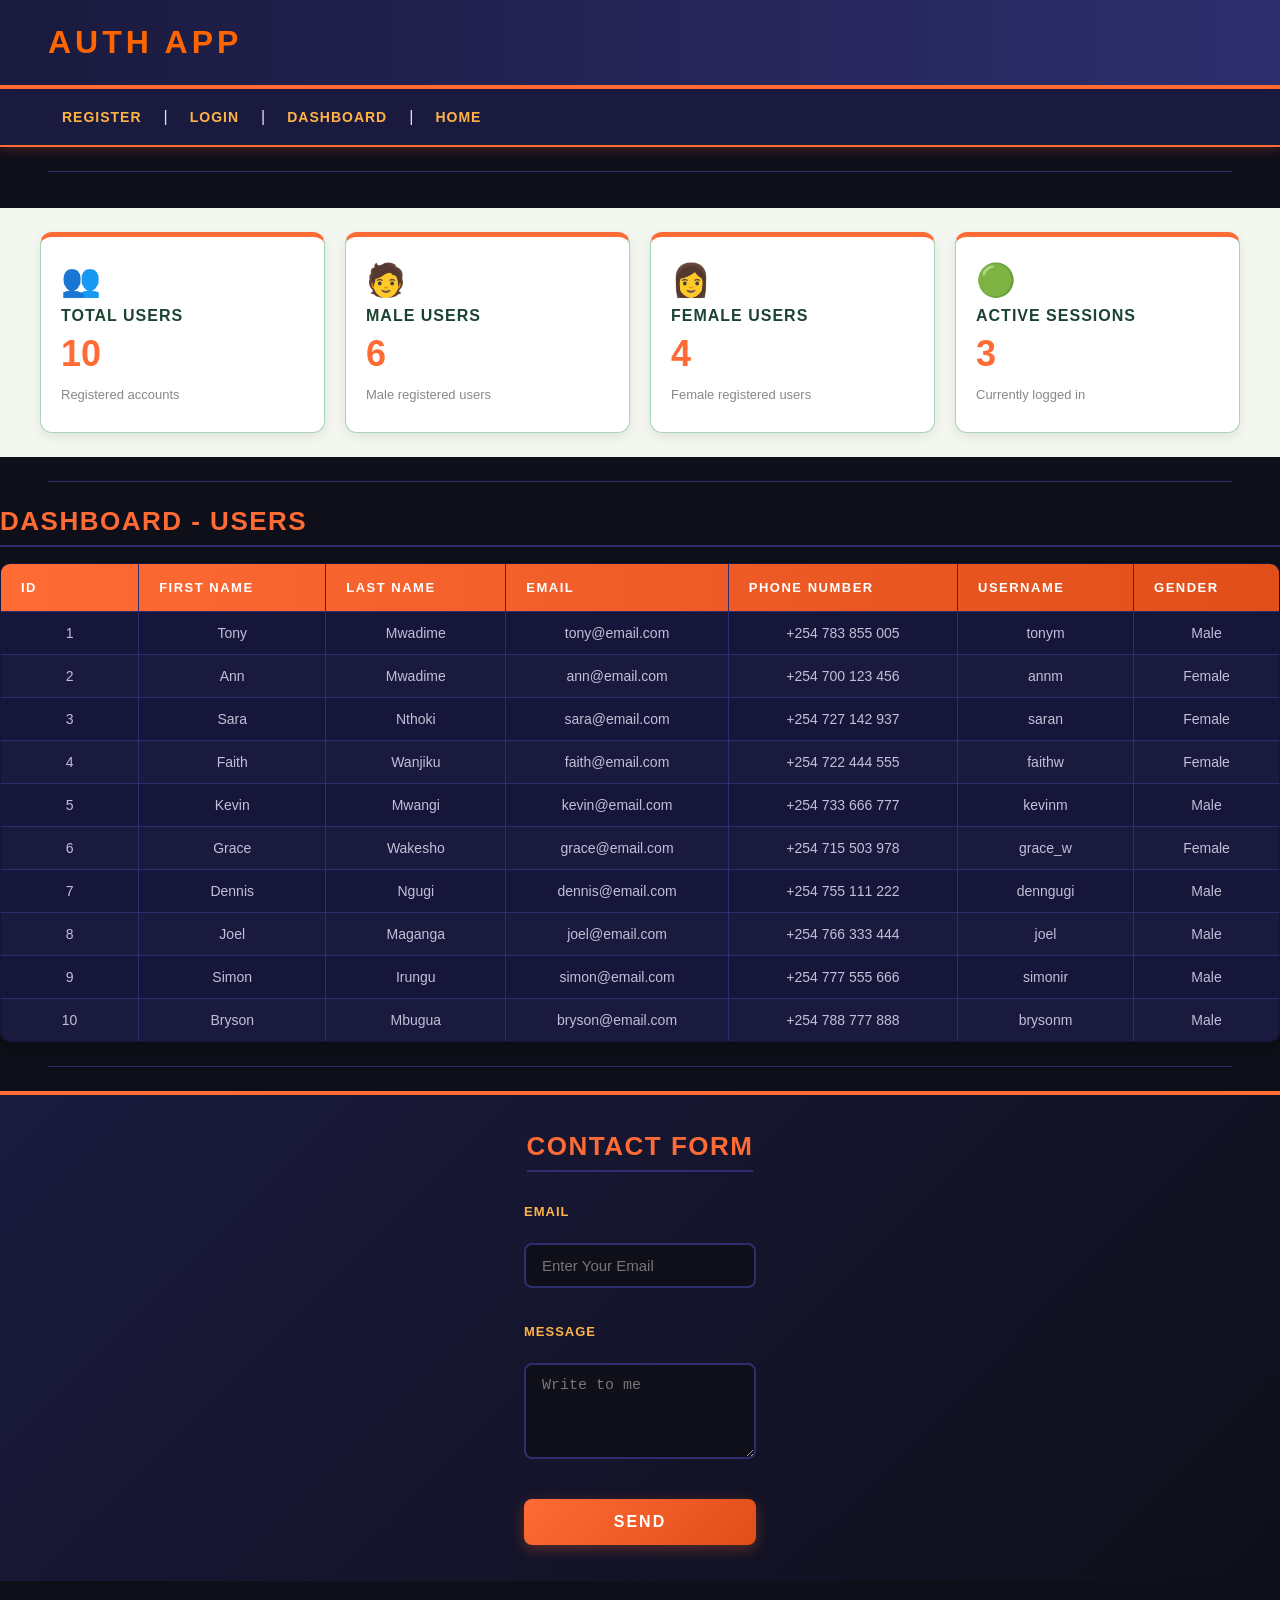
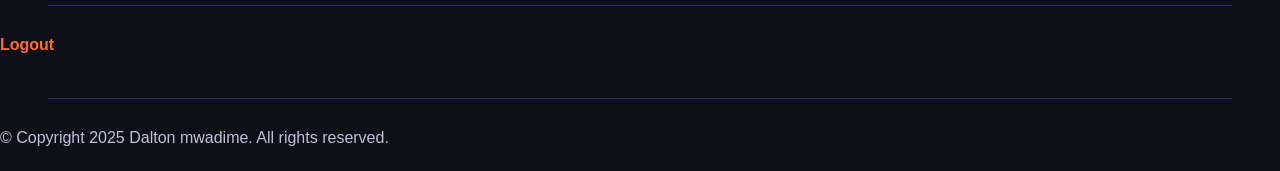
==== commit eea0efd7: "Update dashboard.html" ====
--- a/dashboard.html
+++ b/dashboard.html
@@ -3,489 +3,299 @@
   <head>
     <meta charset="UTF-8" />
     <meta name="viewport" content="width=device-width, initial-scale=1.0" />
-    <title>Auth App - Dashboard</title><!doctype html>
-<html lang="en">
-  <head>
-    <meta charset="UTF-8" />
-    <meta name="viewport" content="width=device-width, initial-scale=1.0" />
     <title>Auth App - Dashboard</title>
-    <link rel="stylesheet" href="style.css" />
-    <style>
-      /* --- CARDS SECTION --- */
-      .cards {
-        display: flex;
-        flex-direction: row;
-        gap: 20px;
-        flex-wrap: wrap;
-        padding: 24px 40px;
-        background-color: #f4f6f0;
-      }
-
-      .card {
-        flex: 1;
-        min-width: 180px;
-        background-color: #ffffff;
-        border: 1px solid #a8d5b5;
-        border-radius: 12px;
-        padding: 24px 20px;
-        border-top: 5px solid #ff6b35;
-        box-shadow: 0 4px 12px rgba(0, 0, 0, 0.08);
-        transition: transform 0.2s, box-shadow 0.2s;
-
-        /* Flexbox: stacks card content vertically */
-        display: flex;
-        flex-direction: column;
-        gap: 8px;
-      }
-
-      .card:hover {
-        transform: translateY(-5px);
-        box-shadow: 0 10px 24px rgba(0, 0, 0, 0.15);
-      }
-
-      .card .card-icon {
-        font-size: 32px;
-      }
-
-      .card h3 {
-        font-size: 16px;
-        color: #1b4332;
-        margin: 0;
-        text-transform: uppercase;
-        letter-spacing: 1px;
-      }
-
-      .card .card-value {
-        font-size: 36px;
-        font-weight: bold;
-        color: #ff6b35;
-      }
-
-      .card p {
-        font-size: 13px;
-        color: #888888;
-        margin: 0;
-      }
-    </style>
+    <!doctype html>
+    <html lang="en">
+      <head>
+        <meta charset="UTF-8" />
+        <meta name="viewport" content="width=device-width, initial-scale=1.0" />
+        <title>Auth App - Dashboard</title>
+        <link rel="stylesheet" href="style.css" />
+        <style>
+          /* --- CARDS SECTION --- */
+          .cards {
+            display: flex;
+            flex-direction: row;
+            gap: 20px;
+            flex-wrap: wrap;
+            padding: 24px 40px;
+            background-color: #f4f6f0;
+          }
+
+          .card {
+            flex: 1;
+            min-width: 180px;
+            background-color: #ffffff;
+            border: 1px solid #a8d5b5;
+            border-radius: 12px;
+            padding: 24px 20px;
+            border-top: 5px solid #ff6b35;
+            box-shadow: 0 4px 12px rgba(0, 0, 0, 0.08);
+            transition:
+              transform 0.2s,
+              box-shadow 0.2s;
+
+            /* Flexbox: stacks card content vertically */
+            display: flex;
+            flex-direction: column;
+            gap: 8px;
+          }
+
+          .card:hover {
+            transform: translateY(-5px);
+            box-shadow: 0 10px 24px rgba(0, 0, 0, 0.15);
+          }
+
+          .card .card-icon {
+            font-size: 32px;
+          }
+
+          .card h3 {
+            font-size: 16px;
+            color: #1b4332;
+            margin: 0;
+            text-transform: uppercase;
+            letter-spacing: 1px;
+          }
+
+          .card .card-value {
+            font-size: 36px;
+            font-weight: bold;
+            color: #ff6b35;
+          }
+
+          .card p {
+            font-size: 13px;
+            color: #888888;
+            margin: 0;
+          }
+        </style>
+      </head>
+      <body>
+        <!-- Page heading -->
+        <h1 style="color: rgb(255, 102, 1)">Auth App</h1>
+
+        <!-- Navigation links to main pages -->
+        <nav>
+          <a href="register.html">Register</a> |
+          <a href="login.html">Login</a> |
+          <a href="dashboard.html">Dashboard</a> | <a href="home.html">Home</a>
+        </nav>
+
+        <hr />
+
+        <!-- Dashboard summary cards — displayed below the header -->
+        <div class="cards">
+          <!-- Card 1: Total Users -->
+          <div class="card">
+            <span class="card-icon">👥</span>
+            <h3>Total Users</h3>
+            <span class="card-value">10</span>
+            <p>Registered accounts</p>
+          </div>
+
+          <!-- Card 2: Male Users -->
+          <div class="card">
+            <span class="card-icon">🧑</span>
+            <h3>Male Users</h3>
+            <span class="card-value">6</span>
+            <p>Male registered users</p>
+          </div>
+
+          <!-- Card 3: Female Users -->
+          <div class="card">
+            <span class="card-icon">👩</span>
+            <h3>Female Users</h3>
+            <span class="card-value">4</span>
+            <p>Female registered users</p>
+          </div>
+
+          <!-- Card 4: Active Sessions -->
+          <div class="card">
+            <span class="card-icon">🟢</span>
+            <h3>Active Sessions</h3>
+            <span class="card-value">3</span>
+            <p>Currently logged in</p>
+          </div>
+        </div>
+        <!-- end cards -->
+
+        <hr />
+
+        <!-- Dashboard section: displays registered users in a table -->
+        <h2>Dashboard - Users</h2>
+
+        <!-- User data table -->
+        <table style="color: black; border-collapse: collapse" border="5">
+          <thead>
+            <tr>
+              <th width="100">ID</th>
+              <th width="100">First Name</th>
+              <th width="100">Last Name</th>
+              <th width="100">Email</th>
+              <th width="100">Phone Number</th>
+              <th width="100">Username</th>
+              <th width="100">Gender</th>
+            </tr>
+          </thead>
+          <tbody>
+            <!-- User record 1 -->
+            <tr align="center">
+              <td>1</td>
+              <td>Tony</td>
+              <td>Mwadime</td>
+              <td>tony@email.com</td>
+              <td>+254 783 855 005</td>
+              <td>tonym</td>
+              <td>Male</td>
+            </tr>
+
+            <!-- User record 2 -->
+            <tr align="center">
+              <td>2</td>
+              <td>Ann</td>
+              <td>Mwadime</td>
+              <td>ann@email.com</td>
+              <td>+254 700 123 456</td>
+              <!-- NOTE: Username updated to match the name "Ann" -->
+              <td>annm</td>
+              <td>Female</td>
+            </tr>
+
+            <!-- User record 3 -->
+            <tr align="center">
+              <td>3</td>
+              <td>Sara</td>
+              <td>Nthoki</td>
+              <td>sara@email.com</td>
+              <td>+254 727 142 937</td>
+              <td>saran</td>
+              <td>Female</td>
+            </tr>
+
+            <!-- User record 4 -->
+            <tr align="center">
+              <td>4</td>
+              <td>Faith</td>
+              <td>Wanjiku</td>
+              <td>faith@email.com</td>
+              <td>+254 722 444 555</td>
+              <td>faithw</td>
+              <td>Female</td>
+            </tr>
+
+            <!-- User record 5 -->
+            <tr align="center">
+              <td>5</td>
+              <td>Kevin</td>
+              <td>Mwangi</td>
+              <td>kevin@email.com</td>
+              <td>+254 733 666 777</td>
+              <td>kevinm</td>
+              <td>Male</td>
+            </tr>
+
+            <!-- User record 6 -->
+            <tr align="center">
+              <td>6</td>
+              <td>Grace</td>
+              <td>Wakesho</td>
+              <td>grace@email.com</td>
+              <td>+254 715 503 978</td>
+              <td>grace_w</td>
+              <td>Female</td>
+            </tr>
+
+            <!-- User record 7 -->
+            <tr align="center">
+              <td>7</td>
+              <td>Dennis</td>
+              <td>Ngugi</td>
+              <td>dennis@email.com</td>
+              <td>+254 755 111 222</td>
+              <td>denngugi</td>
+              <td>Male</td>
+            </tr>
+
+            <!-- User record 8 -->
+            <tr align="center">
+              <td>8</td>
+              <td>Joel</td>
+              <td>Maganga</td>
+              <td>joel@email.com</td>
+              <td>+254 766 333 444</td>
+              <!-- Fixed: replaced invalid <joel> tag with plain text -->
+              <td>joel</td>
+              <td>Male</td>
+            </tr>
+
+            <!-- User record 9 -->
+            <tr align="center">
+              <td>9</td>
+              <td>Simon</td>
+              <td>Irungu</td>
+              <td>simon@email.com</td>
+              <td>+254 777 555 666</td>
+              <td>simonir</td>
+              <td>Male</td>
+            </tr>
+
+            <!-- User record 10 -->
+            <tr align="center">
+              <td>10</td>
+              <td>Bryson</td>
+              <!-- Fixed: corrected "MbuguaS" typo to "Mbugua" -->
+              <td>Mbugua</td>
+              <td>bryson@email.com</td>
+              <td>+254 788 777 888</td>
+              <td>brysonm</td>
+              <td>Male</td>
+            </tr>
+          </tbody>
+        </table>
+
+        <hr />
+
+        <!-- Contact form: submits message via POST -->
+        <footer>
+          <h2>Contact Form</h2>
+          <form action="submit_form" method="post">
+            <!-- Email input field -->
+            <label for="email">Email</label><br />
+            <input
+              type="email"
+              id="email"
+              name="email"
+              placeholder="Enter Your Email"
+              required
+            /><br /><br />
+
+            <!-- Message textarea field -->
+            <label for="message">Message</label><br />
+            <textarea
+              id="message"
+              name="message"
+              placeholder="Write to me"
+              rows="4"
+              required
+            ></textarea
+            ><br /><br />
+
+            <!-- Submit button -->
+            <button type="submit">Send</button>
+          </form>
+        </footer>
+
+        <hr />
+
+        <!-- Logout link — redirects to login page -->
+        <p><a href="login.html">Logout</a></p>
+
+        <hr />
+
+        <!-- Copyright notice -->
+        <p>© Copyright 2025 Dalton mwadime. All rights reserved.</p>
+      </body>
+    </html>
   </head>
-  <body>
-
-    <!-- Page heading -->
-    <h1 style="color: blue">Auth App</h1>
-
-    <!-- Navigation links to main pages -->
-    <nav>
-      <a href="register.html">Register</a> | <a href="login.html">Login</a> |
-      <a href="dashboard.html">Dashboard</a> | <a href="home.html">Home</a>
-    </nav>
-
-    <hr />
-
-    <!-- Dashboard summary cards — displayed below the header -->
-    <div class="cards">
-
-      <!-- Card 1: Total Users -->
-      <div class="card">
-        <span class="card-icon">👥</span>
-        <h3>Total Users</h3>
-        <span class="card-value">10</span>
-        <p>Registered accounts</p>
-      </div>
-
-      <!-- Card 2: Male Users -->
-      <div class="card">
-        <span class="card-icon">🧑</span>
-        <h3>Male Users</h3>
-        <span class="card-value">6</span>
-        <p>Male registered users</p>
-      </div>
-
-      <!-- Card 3: Female Users -->
-      <div class="card">
-        <span class="card-icon">👩</span>
-        <h3>Female Users</h3>
-        <span class="card-value">4</span>
-        <p>Female registered users</p>
-      </div>
-
-      <!-- Card 4: Active Sessions -->
-      <div class="card">
-        <span class="card-icon">🟢</span>
-        <h3>Active Sessions</h3>
-        <span class="card-value">3</span>
-        <p>Currently logged in</p>
-      </div>
-
-    </div>
-    <!-- end cards -->
-
-    <hr />
-
-    <!-- Dashboard section: displays registered users in a table -->
-    <h2>Dashboard - Users</h2>
-
-    <!-- User data table -->
-    <table style="color: black; border-collapse: collapse" border="5">
-      <thead>
-        <tr>
-          <th width="100">ID</th>
-          <th width="100">First Name</th>
-          <th width="100">Last Name</th>
-          <th width="100">Email</th>
-          <th width="100">Phone Number</th>
-          <th width="100">Username</th>
-          <th width="100">Gender</th>
-        </tr>
-      </thead>
-      <tbody>
-        <!-- User record 1 -->
-        <tr align="center">
-          <td>1</td>
-          <td>Tony</td>
-          <td>Mwadime</td>
-          <td>tony@email.com</td>
-          <td>+254 783 855 005</td>
-          <td>tonym</td>
-          <td>Male</td>
-        </tr>
-
-        <!-- User record 2 -->
-        <tr align="center">
-          <td>2</td>
-          <td>Ann</td>
-          <td>Mwadime</td>
-          <td>ann@email.com</td>
-          <td>+254 700 123 456</td>
-          <!-- NOTE: Username updated to match the name "Ann" -->
-          <td>annm</td>
-          <td>Female</td>
-        </tr>
-
-        <!-- User record 3 -->
-        <tr align="center">
-          <td>3</td>
-          <td>Sara</td>
-          <td>Nthoki</td>
-          <td>sara@email.com</td>
-          <td>+254 727 142 937</td>
-          <td>saran</td>
-          <td>Female</td>
-        </tr>
-
-        <!-- User record 4 -->
-        <tr align="center">
-          <td>4</td>
-          <td>Faith</td>
-          <td>Wanjiku</td>
-          <td>faith@email.com</td>
-          <td>+254 722 444 555</td>
-          <td>faithw</td>
-          <td>Female</td>
-        </tr>
-
-        <!-- User record 5 -->
-        <tr align="center">
-          <td>5</td>
-          <td>Kevin</td>
-          <td>Mwangi</td>
-          <td>kevin@email.com</td>
-          <td>+254 733 666 777</td>
-          <td>kevinm</td>
-          <td>Male</td>
-        </tr>
-
-        <!-- User record 6 -->
-        <tr align="center">
-          <td>6</td>
-          <td>Grace</td>
-          <td>Wakesho</td>
-          <td>grace@email.com</td>
-          <td>+254 715 503 978</td>
-          <td>grace_w</td>
-          <td>Female</td>
-        </tr>
-
-        <!-- User record 7 -->
-        <tr align="center">
-          <td>7</td>
-          <td>Dennis</td>
-          <td>Ngugi</td>
-          <td>dennis@email.com</td>
-          <td>+254 755 111 222</td>
-          <td>denngugi</td>
-          <td>Male</td>
-        </tr>
-
-        <!-- User record 8 -->
-        <tr align="center">
-          <td>8</td>
-          <td>Joel</td>
-          <td>Maganga</td>
-          <td>joel@email.com</td>
-          <td>+254 766 333 444</td>
-          <!-- Fixed: replaced invalid <joel> tag with plain text -->
-          <td>joel</td>
-          <td>Male</td>
-        </tr>
-
-        <!-- User record 9 -->
-        <tr align="center">
-          <td>9</td>
-          <td>Simon</td>
-          <td>Irungu</td>
-          <td>simon@email.com</td>
-          <td>+254 777 555 666</td>
-          <td>simonir</td>
-          <td>Male</td>
-        </tr>
-
-        <!-- User record 10 -->
-        <tr align="center">
-          <td>10</td>
-          <td>Bryson</td>
-          <!-- Fixed: corrected "MbuguaS" typo to "Mbugua" -->
-          <td>Mbugua</td>
-          <td>bryson@email.com</td>
-          <td>+254 788 777 888</td>
-          <td>brysonm</td>
-          <td>Male</td>
-        </tr>
-      </tbody>
-    </table>
-
-    <hr />
-
-    <!-- Contact form: submits message via POST -->
-    <footer>
-      <h2>Contact Form</h2>
-      <form action="submit_form" method="post">
-
-        <!-- Email input field -->
-        <label for="email">Email</label><br />
-        <input
-          type="email"
-          id="email"
-          name="email"
-          placeholder="Enter Your Email"
-          required
-        /><br /><br />
-
-        <!-- Message textarea field -->
-        <label for="message">Message</label><br />
-        <textarea
-          id="message"
-          name="message"
-          placeholder="Write to me"
-          rows="4"
-          required
-        ></textarea><br /><br />
-
-        <!-- Submit button -->
-        <button type="submit">Send</button>
-
-      </form>
-    </footer>
-
-    <hr />
-
-    <!-- Logout link — redirects to login page -->
-    <p><a href="login.html">Logout</a></p>
-
-    <hr />
-
-    <!-- Copyright notice -->
-    <p>© Copyright 2025 Dalton mwadime. All rights reserved.</p>
-
-  </body>
 </html>
-    <link rel="stylesheet" href="style.css" />
-  </head>
-  <body>
-    <!-- Page heading -->
-    <h1 style="color: blue">Auth App</h1>
-
-    <!-- Navigation links to main pages -->
-    <nav>
-      <a href="register.html">Register</a> | <a href="login.html">Login</a> |
-      <a href="dashboard.html">Dashboard</a> | <a href="home.html">Home</a>
-    </nav>
-
-    <hr />
-
-    <!-- Dashboard section: displays registered users in a table -->
-    <h2>Dashboard - Users</h2>
-
-    <!-- User data table -->
-    <table style="color: black; border-collapse: collapse" border="5">
-      <thead>
-        <tr>
-          <!-- Fixed: renamed "Name" to "ID" to match the actual row data -->
-          <th width="100">ID</th>
-          <th width="100">First Name</th>
-          <th width="100">Last Name</th>
-          <th width="100">Email</th>
-          <th width="100">Phone Number</th>
-          <th width="100">Username</th>
-          <th width="100">Gender</th>
-        </tr>
-      </thead>
-      <tbody>
-        <!-- User record 1 -->
-        <tr align="center">
-          <td>1</td>
-          <td>Tony</td>
-          <td>Mwadime</td>
-          <td>tony@email.com</td>
-          <td>+254 783 855 005</td>
-          <td>tonym</td>
-          <td>Male</td>
-        </tr>
-
-        <!-- User record 2 -->
-        <tr align="center">
-          <td>2</td>
-          <td>Ann</td>
-          <td>Mwadime</td>
-          <td>ann@email.com</td>
-          <td>+254 700 123 456</td>
-          <!-- NOTE: Username updated to match the name "Ann" -->
-          <td>annm</td>
-          <td>Female</td>
-        </tr>
-
-        <!-- User record 3 -->
-        <tr align="center">
-          <td>3</td>
-          <td>Sara</td>
-          <td>Nthoki</td>
-          <td>sara@email.com</td>
-          <td>+254 727 142 937</td>
-          <td>saran</td>
-          <td>Female</td>
-        </tr>
-
-        <!-- User record 4 -->
-        <tr align="center">
-          <td>4</td>
-          <td>Faith</td>
-          <td>Wanjiku</td>
-          <td>faith@email.com</td>
-          <td>+254 722 444 555</td>
-          <td>faithw</td>
-          <td>Female</td>
-        </tr>
-
-        <!-- User record 5 -->
-        <tr align="center">
-          <td>5</td>
-          <td>Kevin</td>
-          <td>Mwangi</td>
-          <td>kevin@email.com</td>
-          <td>+254 733 666 777</td>
-          <td>kevinm</td>
-          <td>Male</td>
-        </tr>
-
-        <!-- User record 6 -->
-        <tr align="center">
-          <td>6</td>
-          <td>Grace</td>
-          <td>Wakesho</td>
-          <td>grace@email.com</td>
-          <td>+254 715 503 978</td>
-          <td>grace_w</td>
-          <td>Female</td>
-        </tr>
-
-        <!-- User record 7 -->
-        <tr align="center">
-          <!-- Fixed: removed inconsistent inline color style -->
-          <td>7</td>
-          <td>Dennis</td>
-          <td>Ngugi</td>
-          <td>dennis@email.com</td>
-          <td>+254 755 111 222</td>
-          <td>denngugi</td>
-          <td>Male</td>
-        </tr>
-
-        <!-- User record 8 -->
-        <tr align="center">
-          <td>8</td>
-          <td>Joel</td>
-          <td>Maganga</td>
-          <td>joel@email.com</td>
-          <td>+254 766 333 444</td>
-          <!-- Fixed: replaced invalid <joel> tag with plain text -->
-          <td>joel</td>
-          <td>Male</td>
-        </tr>
-
-        <!-- User record 9 -->
-        <tr align="center">
-          <td>9</td>
-          <td>Simon</td>
-          <td>Irungu</td>
-          <td>simon@email.com</td>
-          <td>+254 777 555 666</td>
-          <td>simonir</td>
-          <td>Male</td>
-        </tr>
-
-        <!-- User record 10 -->
-        <tr align="center">
-          <td>10</td>
-          <td>Bryson</td>
-          <!-- Fixed: corrected "MbuguaS" typo to "Mbugua" -->
-          <td>Mbugua</td>
-          <td>bryson@email.com</td>
-          <td>+254 788 777 888</td>
-          <td>brysonm</td>
-          <td>Male</td>
-        </tr>
-      </tbody>
-    </table>
-
-    <hr />
-
-    <!-- Contact form: submits message via POST -->
-    <footer>
-      <h2>Contact Form</h2>
-      <form action="submit_form" method="post">
-        <!-- Email input field -->
-        <label for="email">Email</label><br />
-        <input
-          type="email"
-          id="email"
-          name="email"
-          placeholder="Enter Your Email"
-          required
-        /><br /><br />
-
-        <!-- Message textarea field -->
-        <label for="message">Message</label><br />
-        <textarea
-          id="message"
-          name="message"
-          placeholder="Write to me"
-          rows="4"
-          required
-        ></textarea
-        ><br /><br />
-
-        <!-- Submit button -->
-        <button type="submit">Send</button>
-      </form>
-    </footer>
-
-    <hr />
-
-    <!-- Logout link — redirects to login page -->
-    <p><a href="login.html">Logout</a></p>
-
-    <hr />
-
-    <!-- Copyright notice -->
-    <p>© Copyright 2025 Dalton mwadime. All rights reserved.</p>
-  </body>
-</html>
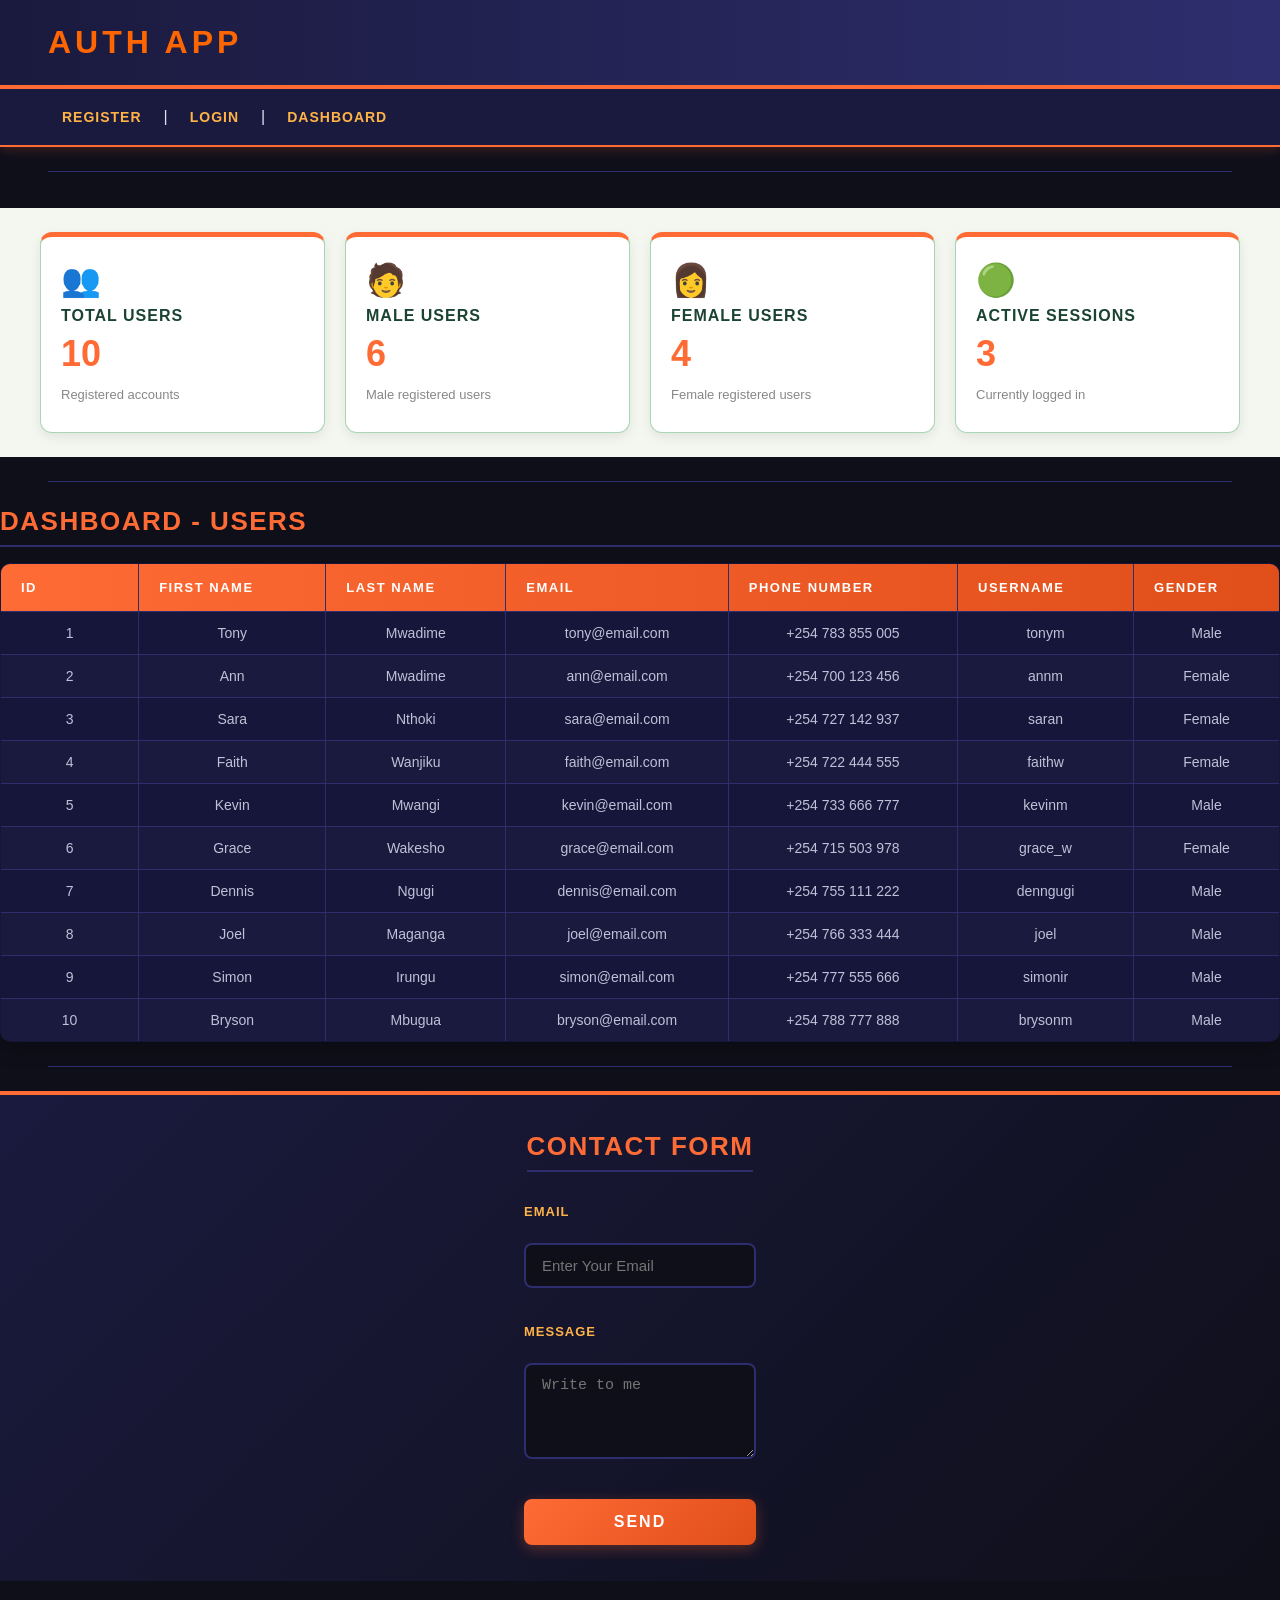
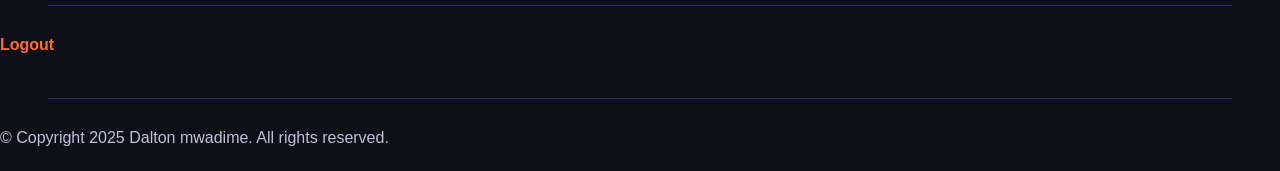
==== commit 759d112c: "Update dashboard.html" ====
--- a/dashboard.html
+++ b/dashboard.html
@@ -79,7 +79,7 @@
         <nav>
           <a href="register.html">Register</a> |
           <a href="login.html">Login</a> |
-          <a href="dashboard.html">Dashboard</a> | <a href="home.html">Home</a>
+          <a href="dashboard.html">Dashboard</a> 
         </nav>
 
         <hr />
